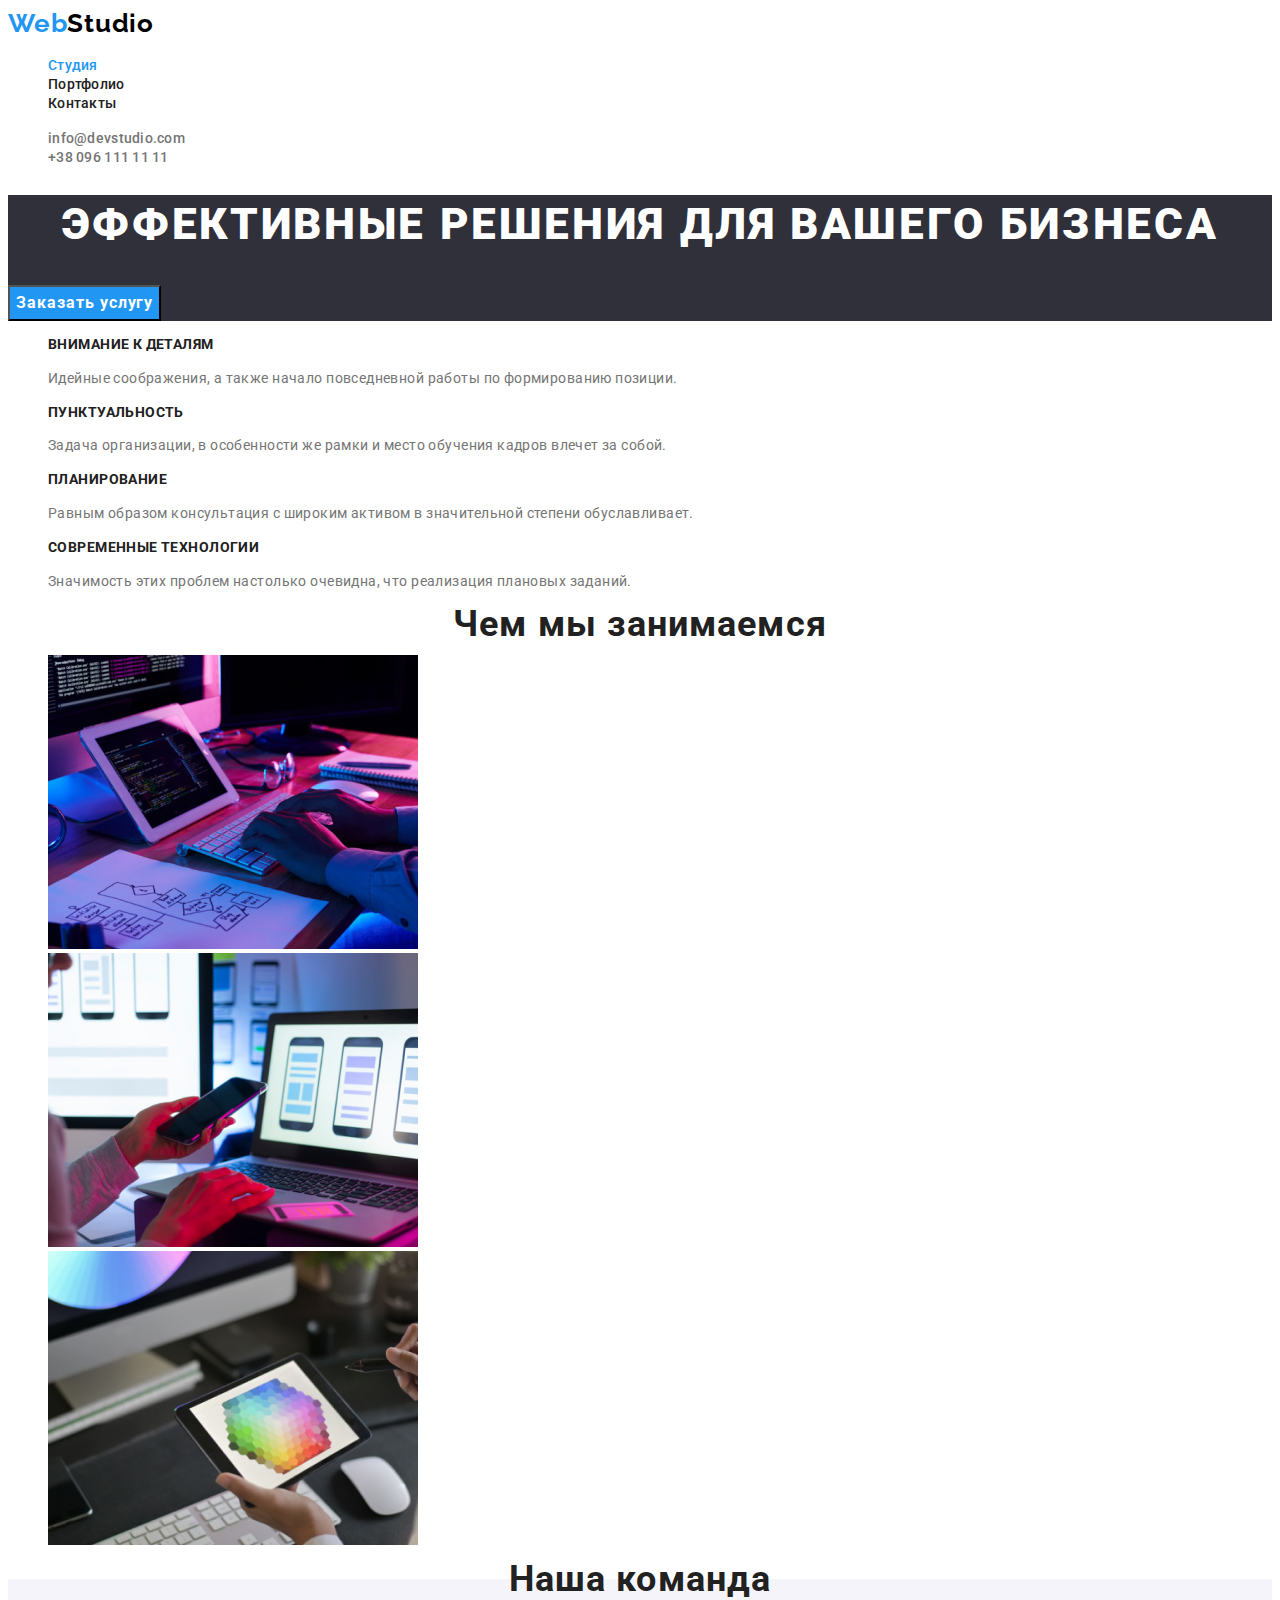
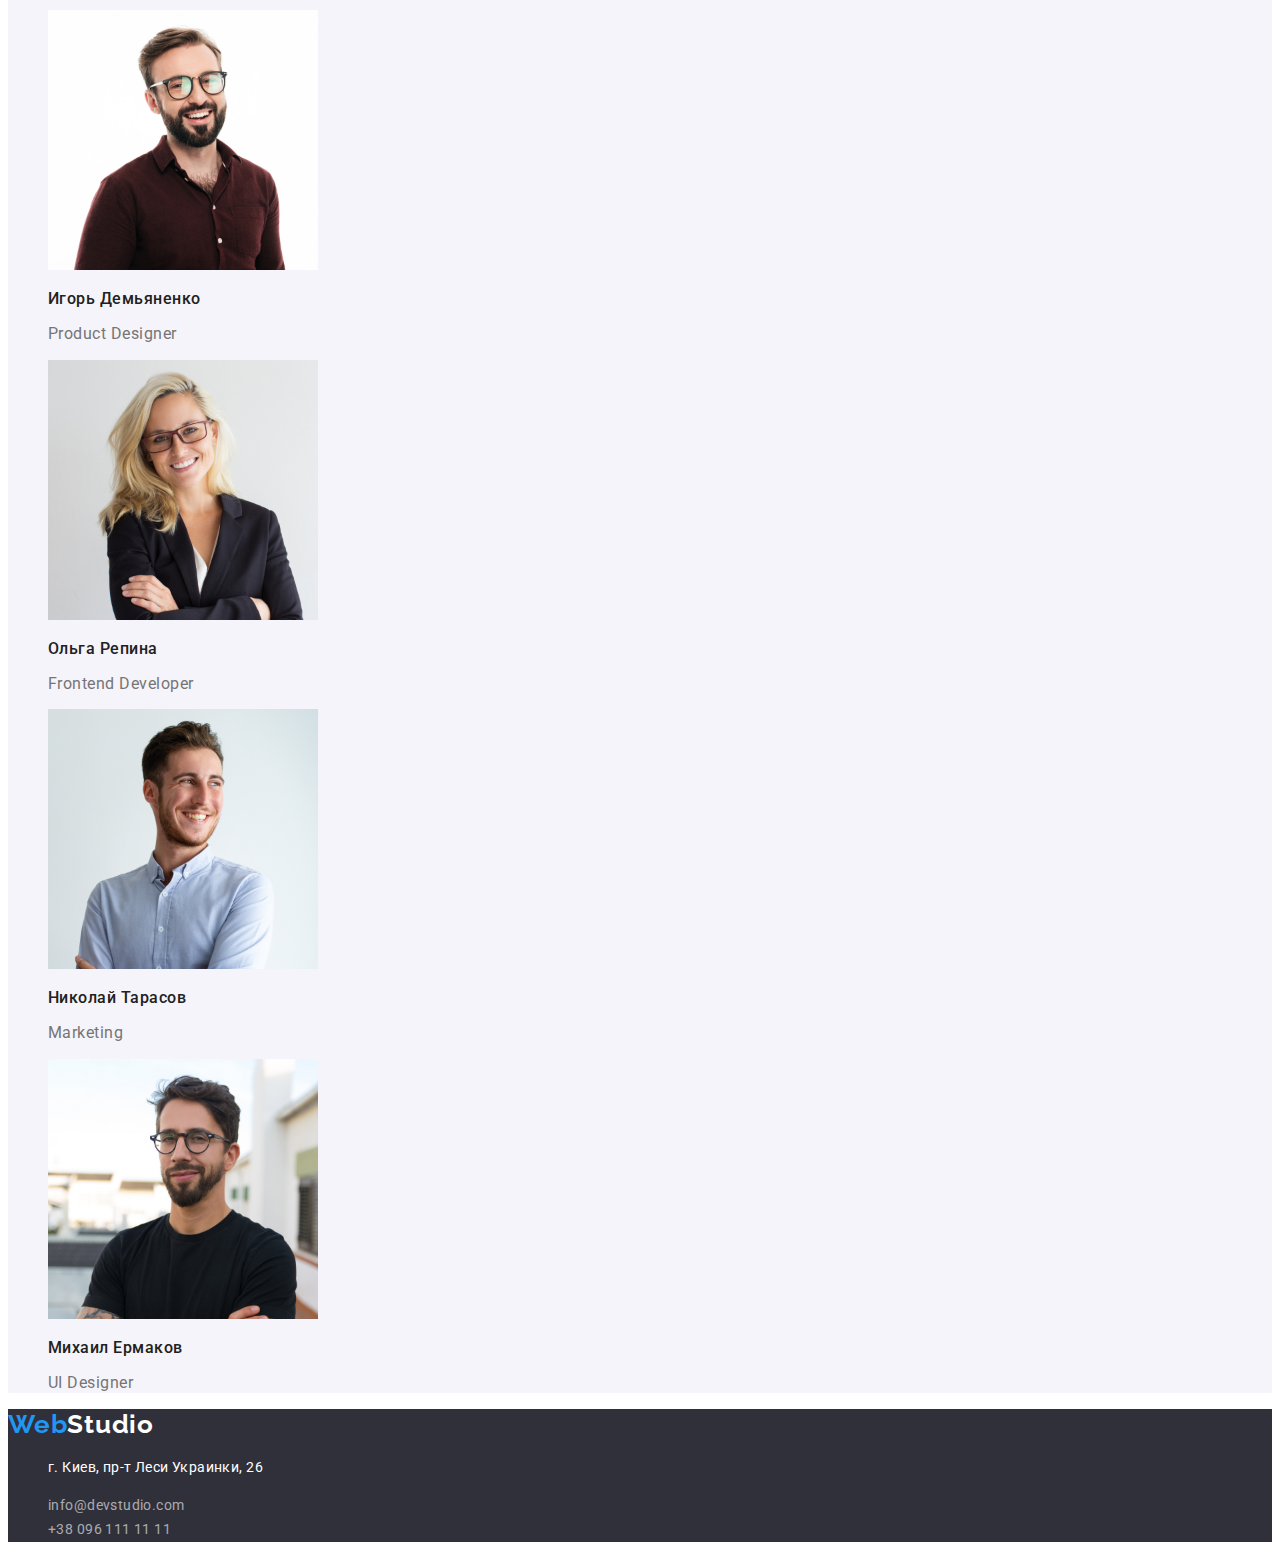
==== index.html @ d50bec98 "1" ====
<!DOCTYPE html>
<html lang="ru">
  <head>
    <meta charset="UTF-8" />
    <meta http-equiv="X-UA-Compatible" content="IE=edge" />
    <meta name="viewport" content="width=device-width, initial-scale=1.0" />
    <title lang="en">WebStudio</title>
    <link rel="preconnect" href="https://fonts.gstatic.com" />
    <link
      href="https://fonts.googleapis.com/css2?family=Raleway:wght@700&family=Roboto:wght@400;500;700&display=swap"
      rel="stylesheet"
    />
    <link
      rel="stylesheet"
      href="https://cdnjs.com/libraries/modern-normalize"
    />
    <link rel="stylesheet" href="./css/styles.css" />
  </head>
  <body class="body">
    <!--Верхняя линия-->
    <header class="header">
      <nav class="navigation">
        <a class="logo link" href=""><span class="web">Web</span>Studio</a>
        <ul class="navigation-list list">
          <li class="navigation-item">
            <a class="link current" href="">Студия</a>
          </li>
          <li class="navigation-item">
            <a class="link" href="./portfolio.html">Портфолио</a>
          </li>
          <li class="navigation-item">
            <a class="link" href="">Контакты</a>
          </li>
        </ul>
      </nav>
      <ul class="contacts list">
        <li>
          <a class="mail-link link" href="mailto:info@devstudio.com"
            >info@devstudio.com</a
          >
        </li>
        <li>
          <a class="tel-link link" href="tel:+380961111111"
            >+38 096 111 11 11</a
          >
        </li>
      </ul>
    </header>
    <main>
      <!-Шапка-->
      <section class="hero">
        <h1 class="title-hero">Эффективные решения для вашего бизнеса</h1>
        <button class="button" type="button">Заказать услугу</button>
      </section>
      <!--Особенности-->
      <section>
        <!-- <h2>Наши преимущества</h2> -->
        <ul class="description list">
          <li>
            <h3 class="tittle-description">Внимание к деталям</h3>
            <p class="description-item">
              Идейные соображения, а также начало повседневной работы по
              формированию позиции.
            </p>
          </li>
          <li>
            <h3 class="tittle-description">Пунктуальность</h3>
            <p class="description-item">
              Задача организации, в особенности же рамки и место обучения кадров
              влечет за собой.
            </p>
          </li>
          <li>
            <h3 class="tittle-description">Планирование</h3>
            <p class="description-item">
              Равным образом консультация с широким активом в значительной
              степени обуславливает.
            </p>
          </li>
          <li>
            <h3 class="tittle-description">Современные технологии</h3>
            <p class="description-item">
              Значимость этих проблем настолько очевидна, что реализация
              плановых заданий.
            </p>
          </li>
        </ul>
      </section>
      <!--чем мы занимаемся-->
      <section>
        <h2 class="about-us">Чем мы занимаемся</h2>
        <ul class="list">
          <li>
            <img
              src="./images/work/img-1.jpg"
              alt="человек пишет код"
              width="370"
              height="294"
            />
          </li>
          <li>
            <img
              src="./images/work/img-2.jpg"
              alt="монитор с таблицей"
              width="370"
              height="294"
            />
          </li>
          <li>
            <img
              src="./images/work/img-3.jpg"
              alt="человек держит градиент"
              width="370"
              height="294"
            />
          </li>
        </ul>
      </section>

      <!--наша команда-->
      <section class="section-team">
        <h2 class="our-team">Наша команда</h2>
        <ul class="list">
          <li>
            <img
              src="./images/team/igor.jpg"
              alt="фотография игоря"
              width="270"
              height="260"
            />
            <h3 class="name-team">Игорь Демьяненко</h3>
            <p class="profession" lang="en">Product Designer</p>
          </li>
          <li>
            <img
              src="./images/team/olga.jpg"
              alt="фотография оли"
              width="270"
              height="260"
            />
            <h3 class="name-team">Ольга Репина</h3>
            <p class="profession" lang="en">Frontend Developer</p>
          </li>
          <li>
            <img
              src="./images/team/nikolay.jpg"
              alt="фотография николая"
              width="270"
              height="260"
            />
            <h3 class="name-team">Николай Тарасов</h3>
            <p class="profession" lang="en">Marketing</p>
          </li>
          <li>
            <img
              src="./images/team/mishail.jpg"
              alt="фотография михаила"
              width="270"
              height="260"
            />
            <h3 class="name-team">Михаил Ермаков</h3>
            <p class="profession" lang="en">UI Designer</p>
          </li>
        </ul>
      </section>
    </main>
    <footer class="footer">
      <a class="logo-footer link" href=""
        ><span class="web-footer">Web</span>Studio</a
      >
      <address class="address">
        <ul class="list">
          <li>
            <p class="address-map">г. Киев, пр-т Леси Украинки, 26</p>
          </li>
          <li>
            <a class="address-link link" href="mailto:info@devstudio.com"
              >info@devstudio.com</a
            >
          </li>
          <li>
            <a class="address-link link" href="tel:+380961111111"
              >+38 096 111 11 11</a
            >
          </li>
        </ul>
      </address>
    </footer>
  </body>
</html>
---- css/styles.css ----
:root {
  --main-font: "Roboto", sans-serif;
  --logo-font: "Raleway", sans-serif;
  --logo-color: #2196f3;
  --title-color: #212121;
  --font-description: #757575;
  --body-background-color: #FFFFFF;
}

.link {
  text-decoration: none;
}

.list {
  list-style: none;
}

.address {
  font-style: normal;
}

.body {
  font-family: var(--main-font);
  background: var(--body-background-color);
}

/* --logo-- */
.logo {
  font-family: var(--logo-font);
  font-weight: 700;
  font-size: 26px;
  line-height: 1.19;
  letter-spacing: 0.03em;
  color: #000000;
}

.web {
  color: var(--logo-color);
}


.navigation-item .link {
  font-family: var(--main-font);
  font-weight: 500;
  font-size: 14px;
  line-height: 1.14;
  letter-spacing: 0.02em;

  color: var(--title-color);
}

.navigation-item .link:hover,
.navigation-item .link:focus {
  color: var(--logo-color);
  cursor: pointer;
}

.navigation-item .link.current{
  color: var(--logo-color);
}


.tel-link {
  font-family: var(--main-font);
  font-weight: 500;
  font-size: 14px;
  line-height: 1.14;
  letter-spacing: 0.02em;

  color: var(--font-description);
}

.mail-link {
  font-family: var(--main-font);
  font-weight: 500;
  font-size: 14px;
  line-height: 1.14;
  letter-spacing: 0.02em;

  color: var(--font-description);
}

.contacts .link:hover,
.contacts .link:focus {
  color: var(--logo-color);
  cursor: pointer;
}

/* --HERO-- */
.hero{
  background: #2f303a;
}

.title-hero {
  font-family: var(--main-font);
  font-weight: 900;
  font-size: 44px;
  line-height: 1.36;
  /* or 136% */

  text-align: center;
  letter-spacing: 0.06em;
  text-transform: uppercase;
   color: #ffffff;
}

.button {
  font-family: var(--main-font);
  font-weight: 700;
  font-size: 16px;
  line-height: 1.87;
  /* identical to box height, or 187% */
  display: flex;
  cursor: pointer;
  align-items: center;
  text-align: center;
  letter-spacing: 0.06em;
  background-color: var(--logo-color);
  color: #ffffff;
}
.button:hover,
.button:focus {
  background: #188ce8;
}

/* --Наши преемущества */

.description .tittle-description {
  font-family: var(--main-font);
  font-weight: 700;
  font-size: 14px;
  line-height: 1.14;
  letter-spacing: 0.03em;
  text-transform: uppercase;
  color: var(--title-color);
}

.description .description-item {
  font-family: var(--main-font);
  font-weight: 400;
  font-size: 14px;
  line-height: 1.71;
  /* or 171% */
  letter-spacing: 0.03em;
  color: var(--font-description);
}

/*-- про нас--  */

.section-team {
  background: #F5F4FA;
}

.about-us,
.our-team {
  font-family: var(--main-font);
  font-weight: 700;
  font-size: 36px;
  line-height: 1.16px;
  text-align: center;
  letter-spacing: 0.03em;
  color: var(--title-color);
}

.name-team {
  font-family: var(--main-font);
  font-weight: 500;
  font-size: 16px;
  line-height: 1.18;
  /* identical to box height */
  /* text-align: center; */
  letter-spacing: 0.03em;
  color: var(--title-color);
}

.profession {
font-family: var(--main-font)
font-weight: 400;
font-size: 16px;
line-height: 1.18;
/* identical to box height */
/*text-align: center; */
letter-spacing: 0.03em;
color: var(--font-description);
}

/* --footer-- */ 

.footer {
    background: #2F303A;
}

.logo-footer {
  font-family: var(--logo-font);
  font-weight: 700;
  font-size: 26px;
  line-height: 1.19;
  letter-spacing: 0.03em;
  color: #fff;
}

.web-footer {
  color: var(--logo-color);
}

.address-map {
font-family: var(--main-font)
font-weight: 400;
font-size: 14px;
line-height: 1.71;
/* or 171% */
letter-spacing: 0.03em;

color: #FFFFFF;
}


.address-link {
 font-family: var(--main-font)
font-weight: 400;
font-size: 14px;
line-height: 1.71;
/* or 171% */
letter-spacing: 0.03em;
color: rgba(255, 255, 255, 0.6);  
}

.address-link:hover,
.address-link:focus {
  color: var(--logo-color);
}

/*--- Portfolio --- */

.link li{
    list-style: none;
}

.portfolio-button {
font-family: var(--main-font);
font-weight: 500;
font-size: 16px;
line-height: 1.62;
/* identical to box height, or 162% */
text-align: center;
letter-spacing: 0.03em;
color: var(--title-color);
background: #F5F4FA;
 cursor: pointer;
}

.portfolio-button:hover,
.portfolio-button:focus {
  background: var(--logo-color);
  color: #ffffff;
}

.portfolio-filter h2{
font-family: var(--main-font);
font-weight: 700;
font-size: 18px;
line-height: 2;
/* identical to box height, or 200% */
letter-spacing: 0.06em;
color: var(--title-color);
}

.portfolio-filter p {
 font-family: Roboto;
font-style: normal;
font-weight: normal;
font-size: 16px;
line-height: 30px;
/* identical to box height, or 187% */

letter-spacing: 0.03em;
color: var(--font-description); 
}
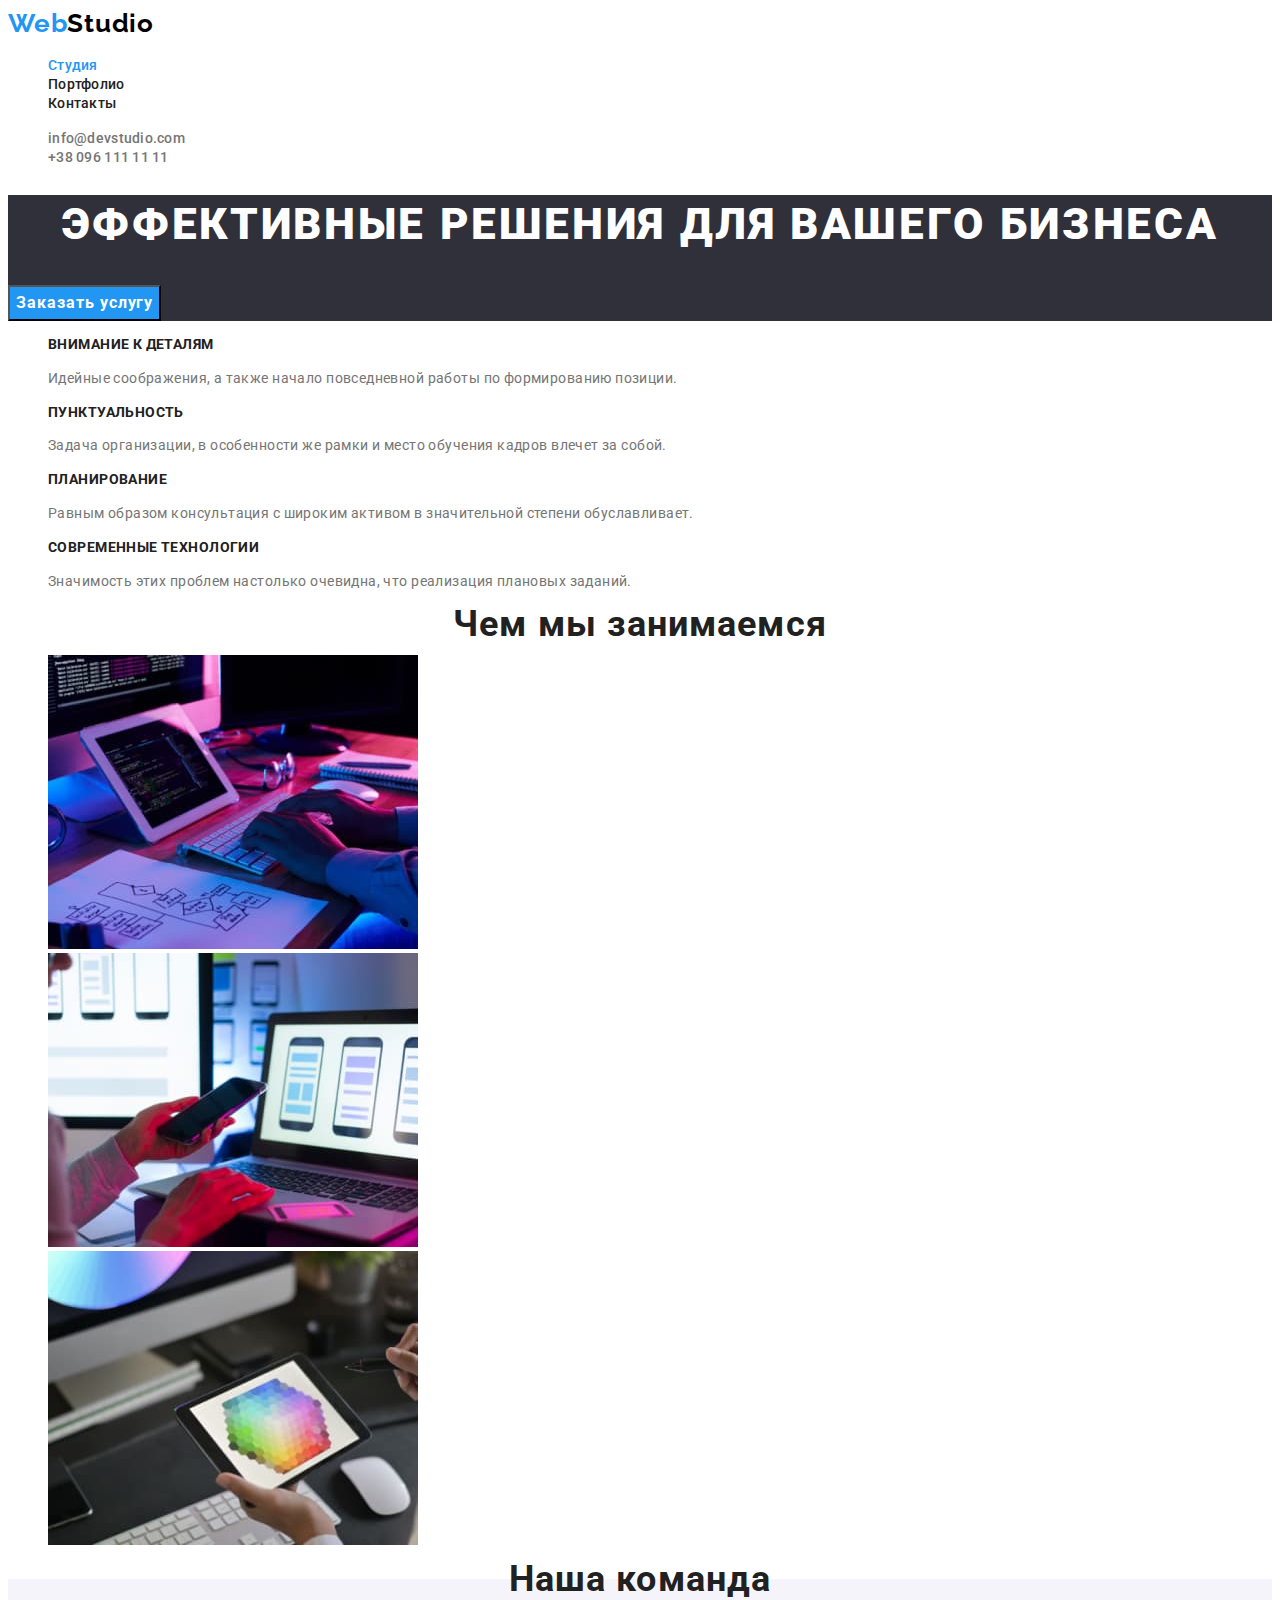
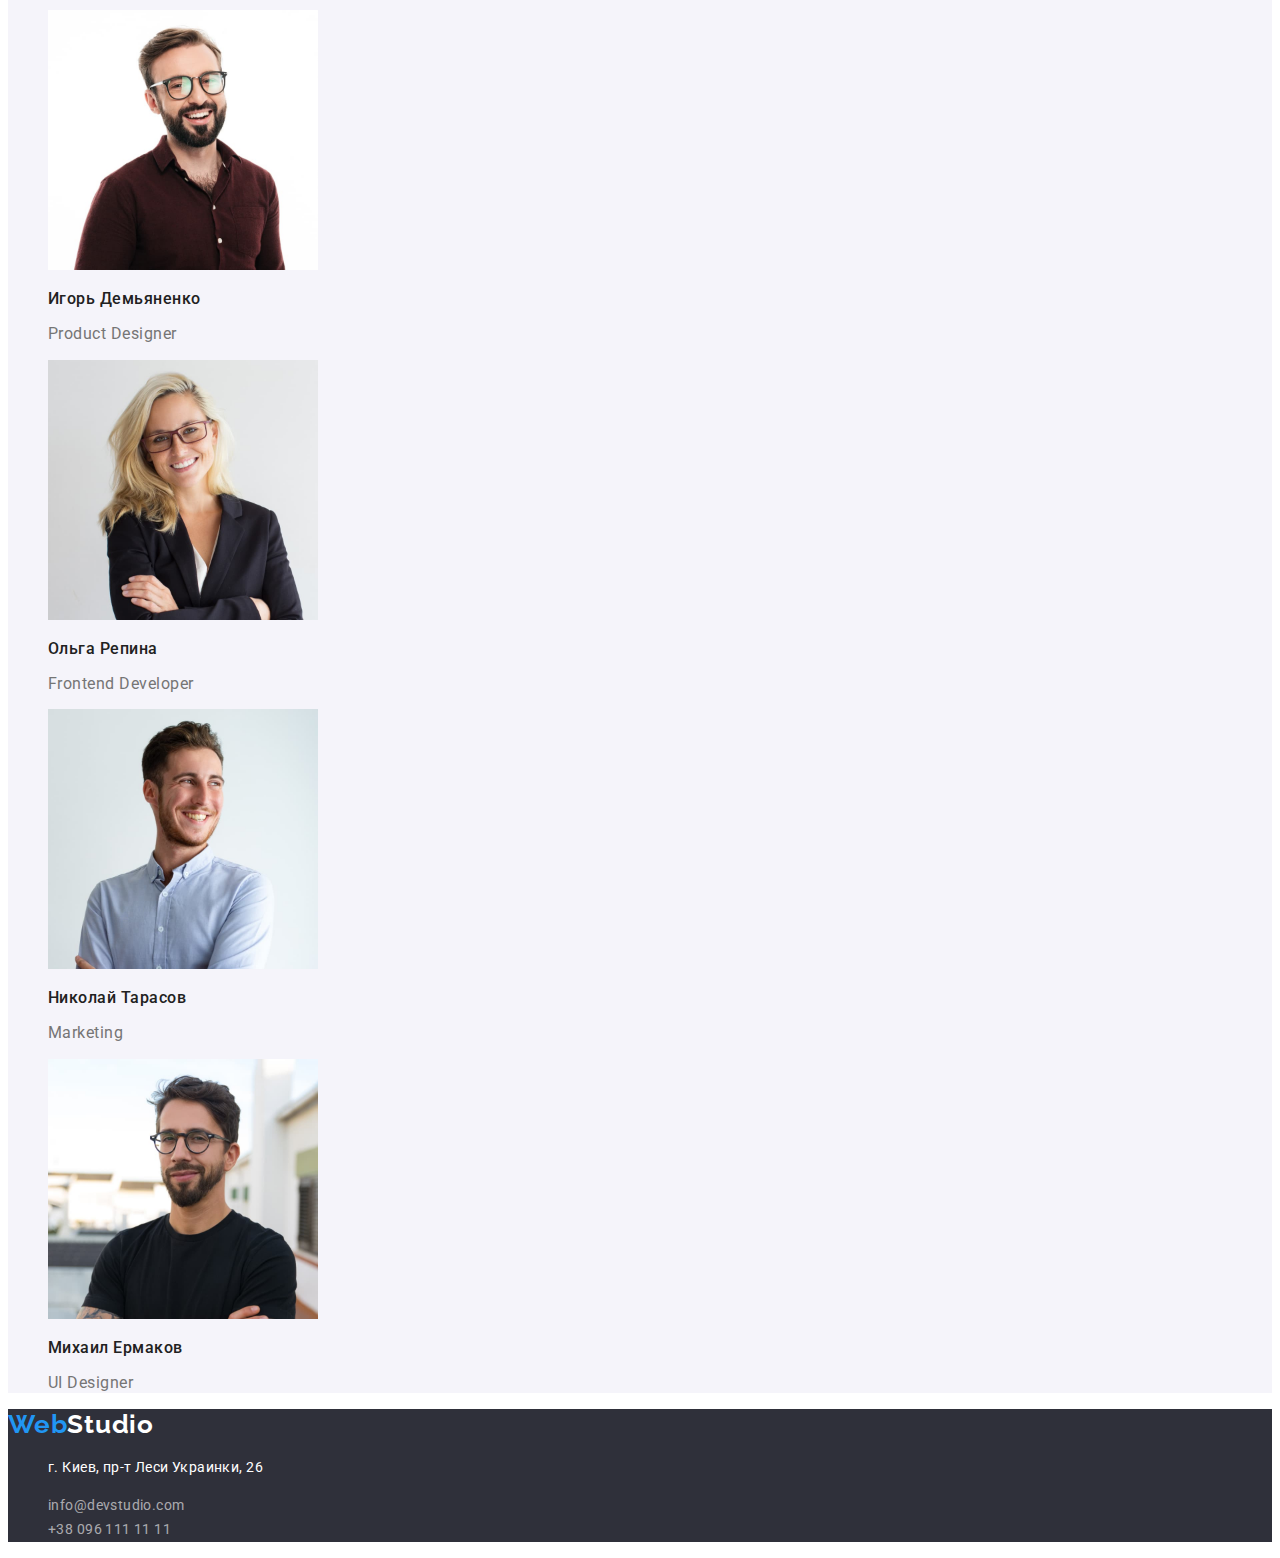
==== commit 2dc20bfe: "test photo" ====
--- a/index.html
+++ b/index.html
@@ -14,7 +14,7 @@
       rel="stylesheet"
       href="https://cdnjs.com/libraries/modern-normalize"
     />
-    <link rel="stylesheet" href="./css/styles.css" />
+    <link rel="stylesheet" href="css/styles.css">
   </head>
   <body class="body">
     <!--Верхняя линия-->
@@ -47,7 +47,7 @@
       </ul>
     </header>
     <main>
-      <!-Шапка-->
+      <!--Шапка-->
       <section class="hero">
         <h1 class="title-hero">Эффективные решения для вашего бизнеса</h1>
         <button class="button" type="button">Заказать услугу</button>
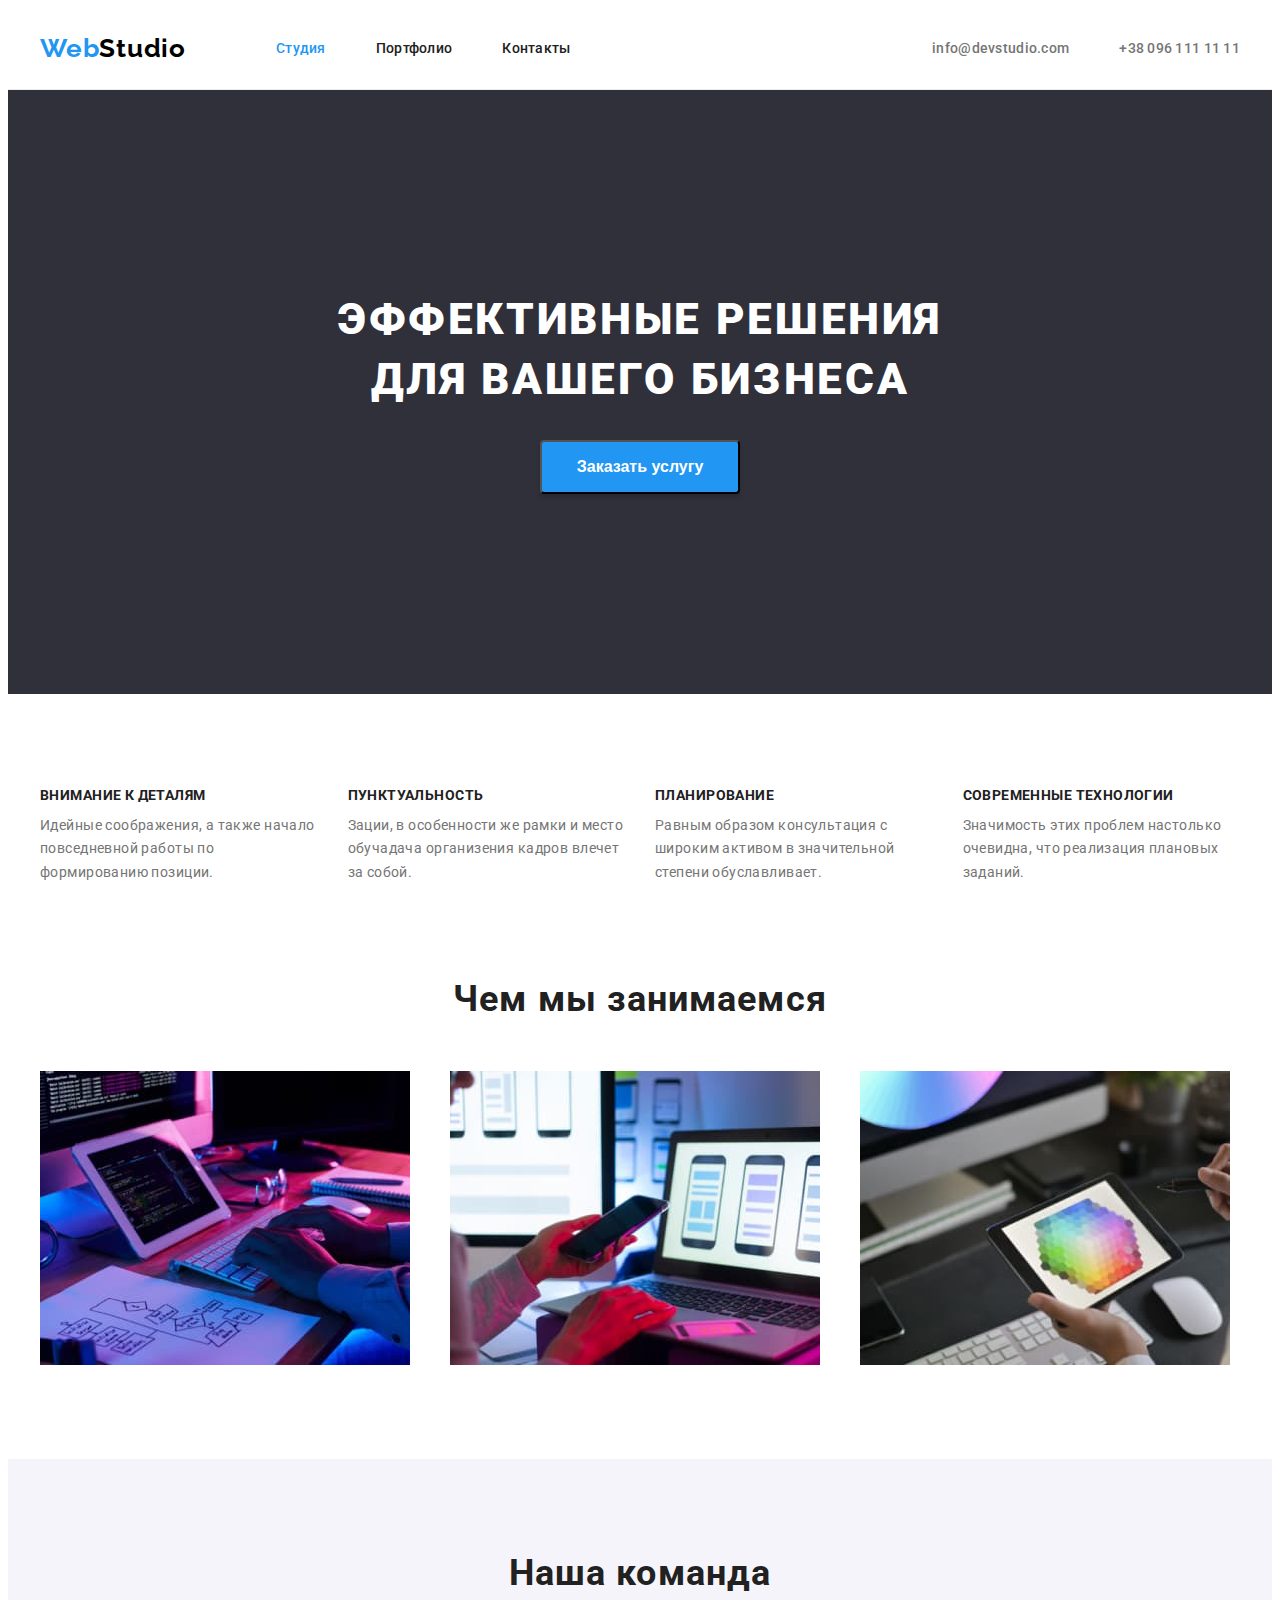
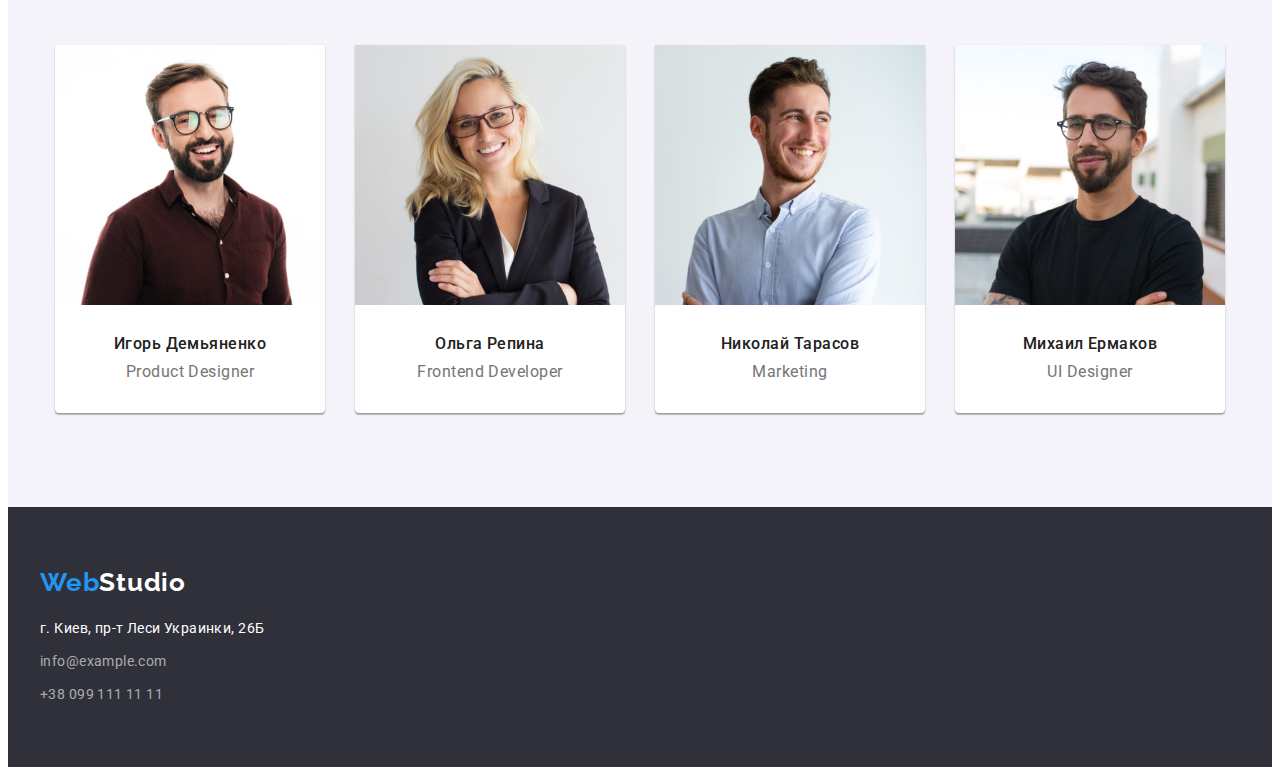
==== commit 431a378f: "2" ====
--- a/index.html
+++ b/index.html
@@ -1,190 +1,224 @@
 <!DOCTYPE html>
 <html lang="ru">
   <head>
-    <meta charset="UTF-8" />
-    <meta http-equiv="X-UA-Compatible" content="IE=edge" />
-    <meta name="viewport" content="width=device-width, initial-scale=1.0" />
-    <title lang="en">WebStudio</title>
-    <link rel="preconnect" href="https://fonts.gstatic.com" />
+    <meta charset="UTF-8"/>
+    <meta http-equiv="X-UA-Compatible" content="IE=edge"/>
+    <meta name="viewport" content="width=device-width, initial-scale=1.0"/>
+    <title>Cтудия</title>
+    <link rel="preconnect" href="https://fonts.gstatic.com"/>
     <link
-      href="https://fonts.googleapis.com/css2?family=Raleway:wght@700&family=Roboto:wght@400;500;700&display=swap"
+      href="https://fonts.googleapis.com/css2?family=Raleway:wght@700&family=Roboto:wght@400;500;700;900&display=swap"
       rel="stylesheet"
     />
     <link
       rel="stylesheet"
-      href="https://cdnjs.com/libraries/modern-normalize"
+      href="https://cdnjs.cloudflare.com/ajax/libs/modern-normalize/1.0.0/modern-normalize.css"
+      integrity="sha512-Zx6MlUMKSVJoQ+83OwhdILe8cSEsCzfqThJd7J/VA2UrK6Ctj85p+xzqfyuNXE5B1k25uUdmJ2OzItbBy9GHAQ=="
+      crossorigin="anonymous"
     />
-    <link rel="stylesheet" href="css/styles.css">
+    <link rel="stylesheet" href="./css/styles.css"/>
   </head>
-  <body class="body">
-    <!--Верхняя линия-->
+  <body>
     <header class="header">
-      <nav class="navigation">
-        <a class="logo link" href=""><span class="web">Web</span>Studio</a>
-        <ul class="navigation-list list">
-          <li class="navigation-item">
-            <a class="link current" href="">Студия</a>
-          </li>
-          <li class="navigation-item">
-            <a class="link" href="./portfolio.html">Портфолио</a>
-          </li>
-          <li class="navigation-item">
-            <a class="link" href="">Контакты</a>
-          </li>
-        </ul>
-      </nav>
-      <ul class="contacts list">
-        <li>
-          <a class="mail-link link" href="mailto:info@devstudio.com"
-            >info@devstudio.com</a
+      <!-- NAVIGATION MENU -->
+      <div class="container">
+        <nav class="nav">
+          <a class="logo link" href="./index.html" lang="en"
+            >Web<span class="logo-text-header">Studio</span></a
           >
-        </li>
-        <li>
-          <a class="tel-link link" href="tel:+380961111111"
-            >+38 096 111 11 11</a
-          >
-        </li>
-      </ul>
-    </header>
-    <main>
-      <!--Шапка-->
-      <section class="hero">
-        <h1 class="title-hero">Эффективные решения для вашего бизнеса</h1>
-        <button class="button" type="button">Заказать услугу</button>
-      </section>
-      <!--Особенности-->
-      <section>
-        <!-- <h2>Наши преимущества</h2> -->
-        <ul class="description list">
-          <li>
-            <h3 class="tittle-description">Внимание к деталям</h3>
-            <p class="description-item">
-              Идейные соображения, а также начало повседневной работы по
-              формированию позиции.
-            </p>
-          </li>
-          <li>
-            <h3 class="tittle-description">Пунктуальность</h3>
-            <p class="description-item">
-              Задача организации, в особенности же рамки и место обучения кадров
-              влечет за собой.
-            </p>
-          </li>
-          <li>
-            <h3 class="tittle-description">Планирование</h3>
-            <p class="description-item">
-              Равным образом консультация с широким активом в значительной
-              степени обуславливает.
-            </p>
-          </li>
-          <li>
-            <h3 class="tittle-description">Современные технологии</h3>
-            <p class="description-item">
-              Значимость этих проблем настолько очевидна, что реализация
-              плановых заданий.
-            </p>
-          </li>
-        </ul>
-      </section>
-      <!--чем мы занимаемся-->
-      <section>
-        <h2 class="about-us">Чем мы занимаемся</h2>
-        <ul class="list">
-          <li>
-            <img
-              src="./images/work/img-1.jpg"
-              alt="человек пишет код"
-              width="370"
-              height="294"
-            />
-          </li>
-          <li>
-            <img
-              src="./images/work/img-2.jpg"
-              alt="монитор с таблицей"
-              width="370"
-              height="294"
-            />
-          </li>
-          <li>
-            <img
-              src="./images/work/img-3.jpg"
-              alt="человек держит градиент"
-              width="370"
-              height="294"
-            />
-          </li>
-        </ul>
-      </section>
-
-      <!--наша команда-->
-      <section class="section-team">
-        <h2 class="our-team">Наша команда</h2>
-        <ul class="list">
-          <li>
-            <img
-              src="./images/team/igor.jpg"
-              alt="фотография игоря"
-              width="270"
-              height="260"
-            />
-            <h3 class="name-team">Игорь Демьяненко</h3>
-            <p class="profession" lang="en">Product Designer</p>
-          </li>
-          <li>
-            <img
-              src="./images/team/olga.jpg"
-              alt="фотография оли"
-              width="270"
-              height="260"
-            />
-            <h3 class="name-team">Ольга Репина</h3>
-            <p class="profession" lang="en">Frontend Developer</p>
-          </li>
-          <li>
-            <img
-              src="./images/team/nikolay.jpg"
-              alt="фотография николая"
-              width="270"
-              height="260"
-            />
-            <h3 class="name-team">Николай Тарасов</h3>
-            <p class="profession" lang="en">Marketing</p>
-          </li>
-          <li>
-            <img
-              src="./images/team/mishail.jpg"
-              alt="фотография михаила"
-              width="270"
-              height="260"
-            />
-            <h3 class="name-team">Михаил Ермаков</h3>
-            <p class="profession" lang="en">UI Designer</p>
-          </li>
-        </ul>
-      </section>
-    </main>
-    <footer class="footer">
-      <a class="logo-footer link" href=""
-        ><span class="web-footer">Web</span>Studio</a
-      >
-      <address class="address">
-        <ul class="list">
-          <li>
-            <p class="address-map">г. Киев, пр-т Леси Украинки, 26</p>
-          </li>
-          <li>
-            <a class="address-link link" href="mailto:info@devstudio.com"
+          <ul class="nav-list list">
+            <li class="nav-list-item">
+              <a class="nav-link link current" href="./index.html">Студия</a>
+            </li>
+            <li class="nav-list-item">
+              <a class="nav-link link" href="./portfolio.html">Портфолио</a>
+            </li>
+            <li class="nav-list-item">
+              <a class="nav-link link" href="">Контакты</a>
+            </li>
+          </ul>
+        </nav>
+        <ul class="contacts-header-list list">
+          <li class="header-contacts">
+            <a
+              class="header-mail-link link"
+              href="mailto:info@devstudio.com"
+              lang="en"
               >info@devstudio.com</a
             >
           </li>
-          <li>
-            <a class="address-link link" href="tel:+380961111111"
+          <li class="header-contacts">
+            <a class="header-phone-link link" href="tel:+380961111111"
               >+38 096 111 11 11</a
             >
           </li>
         </ul>
-      </address>
+      </div>
+    </header>
+    <main>
+      <!-- HERO -->
+      <section class="hero">
+        <div class="container">
+          <h1 class="hero-title">Эффективные решения для вашего бизнеса</h1>
+          <button class="modal-button" type="button">
+            <span class="modal-button-text">Заказать услугу</span>
+          </button>
+        </div>
+      </section>
+      <!-- FEATURES -->
+      <section class="features">
+        <div class="container">
+          <h2 class="visually-hidden">Особенности</h2>
+          <ul class="features-list list">
+            <li class="features-item">
+              <h3 class="features-item-title">Внимание к деталям</h3>
+              <p class="features-item-description">
+                Идейные соображения, а также начало повседневной работы по
+                формированию позиции.
+              </p>
+            </li>
+            <li class="features-item">
+              <h3 class="features-item-title">Пунктуальность</h3>
+              <p class="features-item-description">
+                Зации, в особенности же рамки и место обучадача организения
+                кадров влечет за собой.
+              </p>
+            </li>
+            <li class="features-item">
+              <h3 class="features-item-title">Планирование</h3>
+              <p class="features-item-description">
+                Равным образом консультация с широким активом в значительной
+                степени обуславливает.
+              </p>
+            </li>
+            <li class="features-item">
+              <h3 class="features-item-title">Современные технологии</h3>
+              <p class="features-item-description">
+                Значимость этих проблем настолько очевидна, что реализация
+                плановых заданий.
+              </p>
+            </li>
+          </ul>
+        </div>
+      </section>
+      <!-- WHAT ARE WE DOING -->
+      <section class="we-doing">
+        <div class="container">
+          <h2 class="we-doing-title">Чем мы занимаемся</h2>
+          <ul class="we-doing-list list">
+            <li class="we-doing-list-item">
+              <img
+                class="we-doing-img1"
+                src="./images/work/img-1.jpg"
+                alt="Программист работает за столом"
+                width="370"
+                height="294"
+              />
+            </li>
+            <li class="we-doing-list-item">
+              <img
+                class="we-doing-img2"
+                src="./images/work/img-2.jpg"
+                alt="Веб-дизайнер создает рабочий интерфейс"
+                width="370"
+                height="294"
+              />
+            </li>
+            <li class="we-doing-list-item">
+              <img
+                class="we-doing-img3"
+                src="./images/work/img-3.jpg"
+                alt="Художник выбирает цвет"
+                width="370"
+                height="294"
+              />
+            </li>
+          </ul>
+        </div>
+      </section>
+      <!-- OUR TEAM -->
+      <section class="team">
+        <div class="container">
+          <h2 class="team-title">Наша команда</h2>
+          <ul class="team-list list">
+            <li class="team-item1">
+              <img
+                src="./images/team/igor.jpg"
+                alt="Дизайнер продукта"
+                width="270"
+                height="260"
+              />
+              <div class="team-item-content-wrapper">
+                <h3 class="team-item-title">Игорь Демьяненко</h3>
+                <p class="team-item-position" lang="en">Product Designer</p>
+              </div>
+            </li>
+            <li class="team-item2">
+              <img
+                src="./images/team/olga.jpg"
+                alt="Фронтенд разработчик"
+                width="270"
+                height="260"
+              />
+              <div class="team-item-content-wrapper">
+                <h3 class="team-item-title">Ольга Репина</h3>
+                <p class="team-item-position" lang="en">Frontend Developer</p>
+              </div>
+            </li>
+            <li class="team-item3">
+              <img
+                src="./images/team/nikolay.jpg"
+                alt="Маркетолог"
+                width="270"
+                height="260"
+              />
+              <div class="team-item-content-wrapper">
+                <h3 class="team-item-title">Николай Тарасов</h3>
+                <p class="team-item-position" lang="">Marketing</p>
+              </div>
+            </li>
+            <li class="team-item4">
+              <img
+                src="./images/team/mishail.jpg"
+                alt="Дизайнер пользовательского интерфейса"
+                width="270"
+                height="260"
+              />
+              <div class="team-item-content-wrapper">
+                <h3 class="team-item-title">Михаил Ермаков</h3>
+                <p class="team-item-position" lang="en">UI Designer</p>
+              </div>
+            </li>
+          </ul>
+        </div>
+      </section>
+    </main>
+    <footer class="footer">
+      <!-- CONTACT -->
+      <div class="container">
+        <a class="logo-footer link" href="./index.html" lang="en"
+          >Web<span class="logo-text-footer">Studio</span></a
+        >
+        <address class="address">
+          <p class="address-info">г. Киев, пр-т Леси Украинки, 26Б</p>
+          <ul class="footer-contacts-list list">
+            <li class="footer-mail">
+              <a
+                class="footer-mail-link link"
+                href="mailto:info@example.com"
+                lang="en"
+                >info@example.com</a
+              >
+            </li>
+            <li class="footer-phone">
+              <a class="footer-phone-link link" href="tel:+380991111111"
+                >+38 099 111 11 11</a
+              >
+            </li>
+          </ul>
+        </address>
+      </div>
     </footer>
   </body>
 </html>
+
--- a/css/styles.css
+++ b/css/styles.css
@@ -1,10 +1,25 @@
 :root {
   --main-font: "Roboto", sans-serif;
-  --logo-font: "Raleway", sans-serif;
-  --logo-color: #2196f3;
-  --title-color: #212121;
-  --font-description: #757575;
-  --body-background-color: #FFFFFF;
+}
+
+h1,
+h2,
+h3,
+h4,
+h5,
+h6,
+p {
+  margin: 0;
+}
+
+ul {
+  margin: 0;
+  padding: 0;
+}
+
+img {
+  display: block;
+  max-width: 100%;
 }
 
 .link {
@@ -19,260 +34,620 @@
   font-style: normal;
 }
 
-.body {
-  font-family: var(--main-font);
-  background: var(--body-background-color);
-}
-
-/* --logo-- */
+/* =============== HEADER ===============  */
+
+.header {
+  padding-top: 25px;
+  padding-bottom: 25px;
+  border-bottom: 1px solid #ececec;
+}
+
+.header .container {
+  width: 1200px;
+  /* height: 80px; */
+  margin: 0 auto;
+  padding-left: 15px;
+  padding-right: 15px;
+
+  display: flex;
+  align-items: center;
+}
+
+.nav {
+  display: flex;
+  align-items: center;
+}
+
 .logo {
-  font-family: var(--logo-font);
-  font-weight: 700;
+  font-family: "Raleway", sans-serif;
+  font-weight: bold;
   font-size: 26px;
   line-height: 1.19;
   letter-spacing: 0.03em;
-  color: #000000;
-}
-
-.web {
-  color: var(--logo-color);
-}
-
-
-.navigation-item .link {
+  margin-right: 90px;
+
+  color: #2196f3;
+}
+
+.logo-text-header {
+  color: black;
+}
+
+.nav-list .link.current {
+  color: #2196f3;
+}
+
+.nav-list {
+  display: flex;
+  align-items: center;
+}
+
+.nav-list-item:not(:last-child) {
+  margin-right: 50px;
+}
+
+.nav-link {
   font-family: var(--main-font);
   font-weight: 500;
   font-size: 14px;
   line-height: 1.14;
   letter-spacing: 0.02em;
 
-  color: var(--title-color);
-}
-
-.navigation-item .link:hover,
-.navigation-item .link:focus {
-  color: var(--logo-color);
-  cursor: pointer;
-}
-
-.navigation-item .link.current{
-  color: var(--logo-color);
-}
-
-
-.tel-link {
+  color: #212121;
+}
+
+.nav-link:hover,
+.nav-link:focus {
+  color: #2196f3;
+}
+.header-contacts {
+  margin-left: 50px;
+}
+
+.header-mail-link {
   font-family: var(--main-font);
   font-weight: 500;
   font-size: 14px;
   line-height: 1.14;
   letter-spacing: 0.02em;
-
-  color: var(--font-description);
-}
-
-.mail-link {
+  color: #757575;
+}
+
+.contacts-header-list {
+  display: flex;
+  align-items: center;
+  margin-left: auto;
+}
+
+.header-mail-link:hover,
+.header-mail-link:focus {
+  color: #2196f3;
+}
+
+.header-phone-link {
   font-family: var(--main-font);
   font-weight: 500;
   font-size: 14px;
   line-height: 1.14;
   letter-spacing: 0.02em;
 
-  color: var(--font-description);
-}
-
-.contacts .link:hover,
-.contacts .link:focus {
-  color: var(--logo-color);
-  cursor: pointer;
-}
-
-/* --HERO-- */
-.hero{
-  background: #2f303a;
-}
-
-.title-hero {
+  color: #757575;
+}
+
+.header-phone-link:hover,
+.header-phone-link:focus {
+  color: #2196f3;
+}
+
+/* ============== END HEADER ============== */
+
+/* ============== HERO ================= */
+
+.hero {
+  background-color: #2f303a;
+  padding-top: 200px;
+  padding-bottom: 200px;
+}
+
+.hero .container {
+  width: 1200px;
+  /* height: 600px; */
+  margin: 0 auto;
+  padding-left: 15px;
+  padding-right: 15px;
+
+  display: flex;
+  align-items: center;
+  flex-direction: column;
+}
+
+.hero-title {
   font-family: var(--main-font);
   font-weight: 900;
   font-size: 44px;
   line-height: 1.36;
-  /* or 136% */
 
   text-align: center;
   letter-spacing: 0.06em;
   text-transform: uppercase;
-   color: #ffffff;
-}
-
-.button {
-  font-family: var(--main-font);
-  font-weight: 700;
+
+  max-width: 696px;
+  margin: auto;
+  margin-bottom: 30px;
+
+  color: #ffffff;
+}
+
+.modal-button {
+  min-width: 200px;
+  padding: 10px 32px;
+  background: #2196f3;
+  box-shadow: 0px 4px 4px rgba(0, 0, 0, 0.15);
+  border-radius: 4px;
+  cursor: pointer;
+}
+
+.modal-button:hover,
+.modal-button:focus {
+  background: #188ce8;
+}
+
+.modal-button-text {
+  font-family: inherit;
+  font-weight: bold;
   font-size: 16px;
-  line-height: 1.87;
-  /* identical to box height, or 187% */
-  display: flex;
-  cursor: pointer;
-  align-items: center;
+  line-height: 1.88;
+
+  color: #ffffff;
+}
+
+/* =============== END HERO ================ */
+
+/* =============== FEATURES ================ */
+
+.features {
+  padding-top: 94px;
+  padding-bottom: 94px;
+}
+
+.features .container {
+  width: 1200px;
+  /* height: 100px; */
+  margin: 0 auto;
+  padding-left: 15px;
+  padding-right: 15px;
+}
+
+.features-list {
+  display: flex;
+  align-items: center;
+
+  margin-left: -30px;
+  margin-top: -30px;
+}
+
+.features-item-title {
+  font-family: var(--main-font);
+  font-weight: bold;
+  font-size: 14px;
+  line-height: 1.14;
+  letter-spacing: 0.03em;
+  text-transform: uppercase;
+  margin-bottom: 10px;
+
+  color: #212121;
+}
+
+.features-item-description {
+  font-family: var(--main-font);
+  font-weight: normal;
+  font-size: 14px;
+  line-height: 1.7;
+
+  letter-spacing: 0.03em;
+
+  color: #757575;
+}
+
+.features-item {
+  flex-basis: calc(100% / 4 - 30px);
+  margin-left: 30px;
+  margin-top: 30px;
+}
+
+/* ============= END FEATURES ============== */
+
+/* ========== WHAT WE ARE DOING ============ */
+
+.we-doing {
+  padding-bottom: 94px;
+}
+
+.we-doing .container {
+  width: 1200px;
+  /* height: 386px; */
+  margin: 0 auto;
+  padding-left: 15px;
+  padding-right: 15px;
+}
+
+.we-doing-title {
+  font-family: var(--main-font);
+  font-weight: bold;
+  font-size: 36px;
+  line-height: 1.16;
   text-align: center;
-  letter-spacing: 0.06em;
-  background-color: var(--logo-color);
-  color: #ffffff;
-}
-.button:hover,
-.button:focus {
-  background: #188ce8;
-}
-
-/* --Наши преемущества */
-
-.description .tittle-description {
-  font-family: var(--main-font);
-  font-weight: 700;
-  font-size: 14px;
-  line-height: 1.14;
-  letter-spacing: 0.03em;
-  text-transform: uppercase;
-  color: var(--title-color);
-}
-
-.description .description-item {
-  font-family: var(--main-font);
-  font-weight: 400;
-  font-size: 14px;
-  line-height: 1.71;
-  /* or 171% */
-  letter-spacing: 0.03em;
-  color: var(--font-description);
-}
-
-/*-- про нас--  */
-
-.section-team {
-  background: #F5F4FA;
-}
-
-.about-us,
-.our-team {
-  font-family: var(--main-font);
-  font-weight: 700;
+  letter-spacing: 0.03em;
+
+  margin-bottom: 50px;
+
+  color: #212121;
+}
+
+.we-doing-list {
+  display: flex;
+  align-items: center;
+  /* justify-content: space-between; */
+  margin-left: -30px;
+  margin-top: -30px;
+}
+
+.we-doing-list-item {
+  flex-basis: calc(100% / 3 - 30px);
+  margin-left: 30px;
+  margin-top: 30px;
+}
+
+
+/* ========= END WHAT WE ARE DOING ========= */
+
+/* =============== TEAM ================= */
+
+.team {
+  background-color: #f5f4fa;
+  padding-top: 94px;
+  padding-bottom: 94px;
+}
+
+.team .container {
+  width: 1200px;
+  /* height: 648px; */
+  margin: 0 auto;
+  padding-left: 15px;
+  padding-right: 15px;
+
+  display: flex;
+  align-items: center;
+  flex-direction: column;
+}
+
+.team-title {
+  font-family: var(--main-font);
+  font-weight: bold;
   font-size: 36px;
-  line-height: 1.16px;
+  line-height: 1.16;
   text-align: center;
   letter-spacing: 0.03em;
-  color: var(--title-color);
-}
-
-.name-team {
+  margin-bottom: 50px;
+
+  color: #212121;
+}
+
+.team-list {
+  display: flex;
+  /* justify-content: space-between; */
+  margin-left: -30px;
+  margin-top: -30px;
+}
+
+.team-item1 {
+  width: 270px;
+  height: 368px;
+  left: 215px;
+  top: 1635px;
+
+  background: #ffffff;
+
+  box-shadow: 0px 1px 3px rgba(0, 0, 0, 0.12), 0px 1px 1px rgba(0, 0, 0, 0.14),
+    0px 2px 1px rgba(0, 0, 0, 0.2);
+  border-radius: 0px 0px 4px 4px;
+
+  flex-basis: calc(100% / 4 - 30px);
+  margin-left: 30px;
+  margin-top: 30px;
+}
+
+.team-item2 {
+  width: 270px;
+  height: 368px;
+  left: 815px;
+  top: 1635px;
+
+  background: #ffffff;
+
+  box-shadow: 0px 1px 3px rgba(0, 0, 0, 0.12), 0px 1px 1px rgba(0, 0, 0, 0.14),
+    0px 2px 1px rgba(0, 0, 0, 0.2);
+  border-radius: 0px 0px 4px 4px;
+
+  flex-basis: calc(100% / 4 - 30px);
+  margin-left: 30px;
+  margin-top: 30px;
+}
+
+.team-item3 {
+  width: 270px;
+  height: 368px;
+  left: 815px;
+  top: 1635px;
+
+  background: #ffffff;
+
+  box-shadow: 0px 1px 3px rgba(0, 0, 0, 0.12), 0px 1px 1px rgba(0, 0, 0, 0.14),
+    0px 2px 1px rgba(0, 0, 0, 0.2);
+  border-radius: 0px 0px 4px 4px;
+
+  flex-basis: calc(100% / 4 - 30px);
+  margin-left: 30px;
+  margin-top: 30px;
+}
+
+.team-item4 {
+  width: 270px;
+  height: 368px;
+  left: 815px;
+  top: 1635px;
+
+  background: #ffffff;
+
+  box-shadow: 0px 1px 3px rgba(0, 0, 0, 0.12), 0px 1px 1px rgba(0, 0, 0, 0.14),
+    0px 2px 1px rgba(0, 0, 0, 0.2);
+  border-radius: 0px 0px 4px 4px;
+
+  flex-basis: calc(100% / 4 - 30px);
+  margin-left: 30px;
+  margin-top: 30px;
+}
+
+
+
+.team-item-title {
   font-family: var(--main-font);
   font-weight: 500;
   font-size: 16px;
   line-height: 1.18;
-  /* identical to box height */
-  /* text-align: center; */
-  letter-spacing: 0.03em;
-  color: var(--title-color);
-}
-
-.profession {
-font-family: var(--main-font)
-font-weight: 400;
-font-size: 16px;
-line-height: 1.18;
-/* identical to box height */
-/*text-align: center; */
-letter-spacing: 0.03em;
-color: var(--font-description);
-}
-
-/* --footer-- */ 
+
+  text-align: center;
+  letter-spacing: 0.03em;
+
+  margin-bottom: 10px;
+
+  color: #212121;
+}
+
+.team-item-position {
+  font-family: var(--main-font);
+  font-weight: normal;
+  font-size: 16px;
+  line-height: 1.18;
+
+  text-align: center;
+  letter-spacing: 0.03em;
+
+  color: #757575;
+}
+
+.team-item-content-wrapper {
+  padding-top: 30px;
+  padding-bottom: 30px;
+}
+
+/* =============== END TEAM =============== */
+
+/* ============== PORTFOLIO =============== */
+
+.portfolio {
+  padding-top: 94px;
+  padding-bottom: 94px;
+}
+
+/* =========== PORFOLIO BUTTONS =========== */
+
+.filter-set {
+  display: flex;
+  justify-content: center;
+  align-items: center;
+
+  margin-bottom: 50px;
+}
+
+.filter-item:not(:last-child) {
+  margin-right: 10px;
+}
+
+.filter-item-button {
+  background: #f5f4fa;
+  border-radius: 4px;
+  cursor: pointer;
+
+  font-family: inherit;
+  font-weight: 500;
+  font-size: 16px;
+  line-height: 1.62;
+
+  text-align: center;
+  letter-spacing: 0.03em;
+
+  color: #212121;
+
+  border: 1px solid #fff;
+
+  padding: 6px 22px;
+}
+
+.filter-item-button:hover,
+.filter-item-button:focus {
+  background-color: #2196f3;
+  color: #ffffff;
+}
+
+.filter-item-text {
+}
+
+/* ============ PORTFOLIO CARDS ============ */
+.visually-hidden {
+  position: absolute;
+  width: 1px;
+  height: 1px;
+  margin: -1px;
+  border: 0;
+  padding: 0;
+
+  white-space: nowrap;
+  clip-path: inset(100%);
+  clip: rect(0 0 0 0);
+  overflow: hidden;
+}
+
+.portfolio .container {
+  width: 1200px;
+  margin: 0 auto;
+  padding-left: 15px;
+  padding-right: 15px;
+}
+
+.card-set {
+  display: flex;
+  flex-wrap: wrap;
+
+  margin-left: -30px;
+  margin-top: -30px;
+}
+
+.card-set > .card-set-item {
+  flex-basis: calc(100% / 3 - 30px);
+
+  margin-left: 30px;
+  margin-top: 30px;
+}
+
+.card-heading {
+  font-family: var(--main-font);
+  font-weight: bold;
+  font-size: 18px;
+  line-height: 2;
+
+  letter-spacing: 0.06em;
+
+  color: #212121;
+}
+
+.card-text {
+  font-family: var(--main-font);
+  font-weight: normal;
+  font-size: 16px;
+  line-height: 1.87;
+
+  letter-spacing: 0.03em;
+
+  color: #757575;
+}
+
+.card-content {
+  background: #ffffff;
+  border: 1px solid #eeeeee;
+  box-sizing: border-box;
+  border-top: none;
+  padding: 20px 24px;
+}
+
+.card-text {
+  margin-top: 5px;
+}
+
+/* =========== END PORTFOLIO ============ */
+
+/* ============== FOOTER ================ */
 
 .footer {
-    background: #2F303A;
-}
-
+  background: #2f303a;
+  padding-top: 60px;
+  padding-bottom: 60px;
+}
+
+.footer .container {
+  width: 1200px;
+  /* height: 250px; */
+  margin: 0 auto;
+  padding-left: 15px;
+  padding-right: 15px;
+}
 .logo-footer {
-  font-family: var(--logo-font);
-  font-weight: 700;
+  font-family: "Raleway", sans-serif;
+  font-weight: bold;
   font-size: 26px;
   line-height: 1.19;
   letter-spacing: 0.03em;
-  color: #fff;
-}
-
-.web-footer {
-  color: var(--logo-color);
-}
-
-.address-map {
-font-family: var(--main-font)
-font-weight: 400;
-font-size: 14px;
-line-height: 1.71;
-/* or 171% */
-letter-spacing: 0.03em;
-
-color: #FFFFFF;
-}
-
-
-.address-link {
- font-family: var(--main-font)
-font-weight: 400;
-font-size: 14px;
-line-height: 1.71;
-/* or 171% */
-letter-spacing: 0.03em;
-color: rgba(255, 255, 255, 0.6);  
-}
-
-.address-link:hover,
-.address-link:focus {
-  color: var(--logo-color);
-}
-
-/*--- Portfolio --- */
-
-.link li{
-    list-style: none;
-}
-
-.portfolio-button {
-font-family: var(--main-font);
-font-weight: 500;
-font-size: 16px;
-line-height: 1.62;
-/* identical to box height, or 162% */
-text-align: center;
-letter-spacing: 0.03em;
-color: var(--title-color);
-background: #F5F4FA;
- cursor: pointer;
-}
-
-.portfolio-button:hover,
-.portfolio-button:focus {
-  background: var(--logo-color);
+  margin-bottom: 20px;
+  
+  color: #2196f3;
+}
+
+.logo-text-footer {
   color: #ffffff;
 }
 
-.portfolio-filter h2{
-font-family: var(--main-font);
-font-weight: 700;
-font-size: 18px;
-line-height: 2;
-/* identical to box height, or 200% */
-letter-spacing: 0.06em;
-color: var(--title-color);
-}
-
-.portfolio-filter p {
- font-family: Roboto;
-font-style: normal;
-font-weight: normal;
-font-size: 16px;
-line-height: 30px;
-/* identical to box height, or 187% */
-
-letter-spacing: 0.03em;
-color: var(--font-description); 
-}+.address {
+  margin-top: 20px;
+}
+
+.address-info {
+  font-family: var(--main-font);
+  font-weight: normal;
+  font-size: 14px;
+  line-height: 1.7;
+
+  letter-spacing: 0.03em;
+
+  margin-bottom: 9px;
+
+  color: #ffffff;
+}
+
+.footer-mail-link {
+  font-family: var(--main-font);
+  font-weight: normal;
+  font-size: 14px;
+  line-height: 1.7;
+
+  letter-spacing: 0.03em;
+
+  color: rgba(255, 255, 255, 0.6);
+}
+
+.footer-mail-link:hover,
+.footer-mail-link:focus {
+  color: #2196f3;
+}
+
+.footer-phone-link {
+  font-family: var(--main-font);
+  font-weight: normal;
+  font-size: 14px;
+  line-height: 1.7;
+
+  letter-spacing: 0.03em;
+
+  color: rgba(255, 255, 255, 0.6);
+}
+
+.footer-phone-link:hover,
+.footer-phone-link:focus {
+  color: #2196f3;
+}
+
+.footer-mail {
+  margin-bottom: 9px;
+}
+
+/* ============= END FOOTER =============== */
+
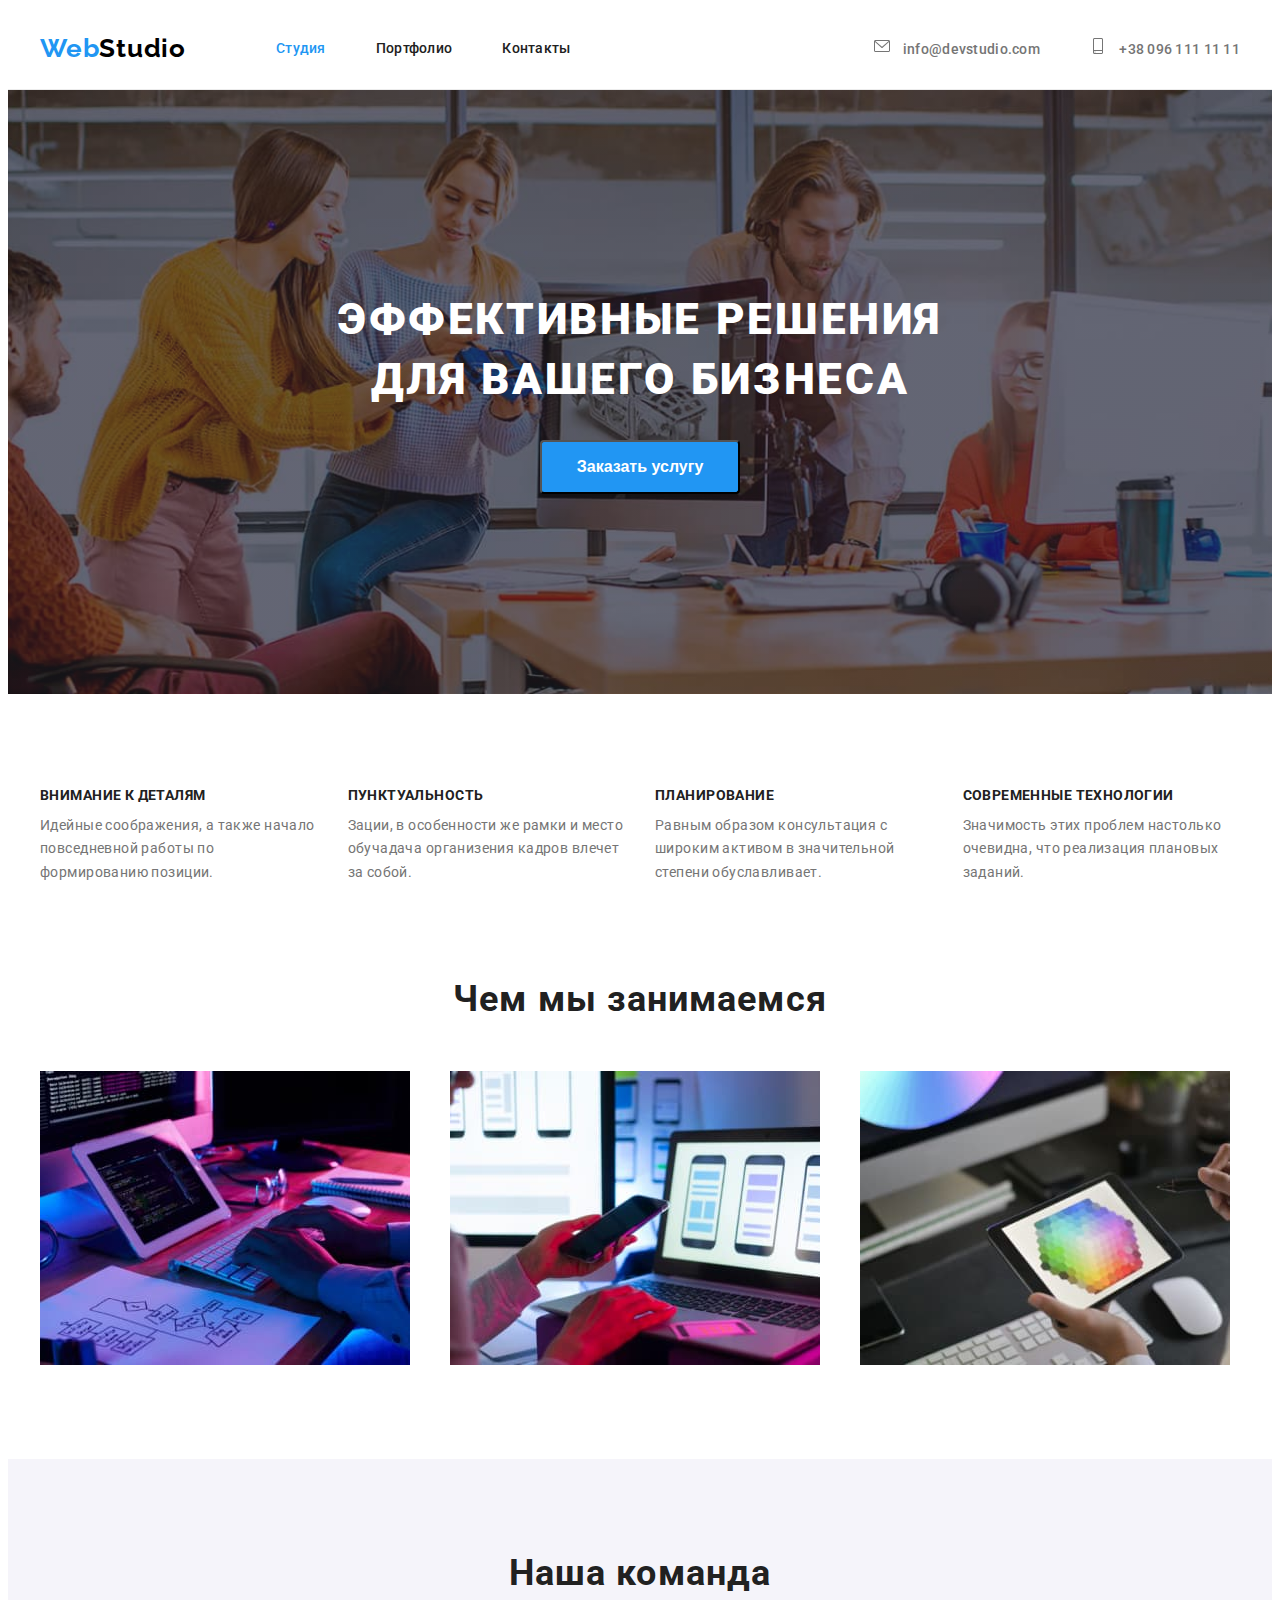
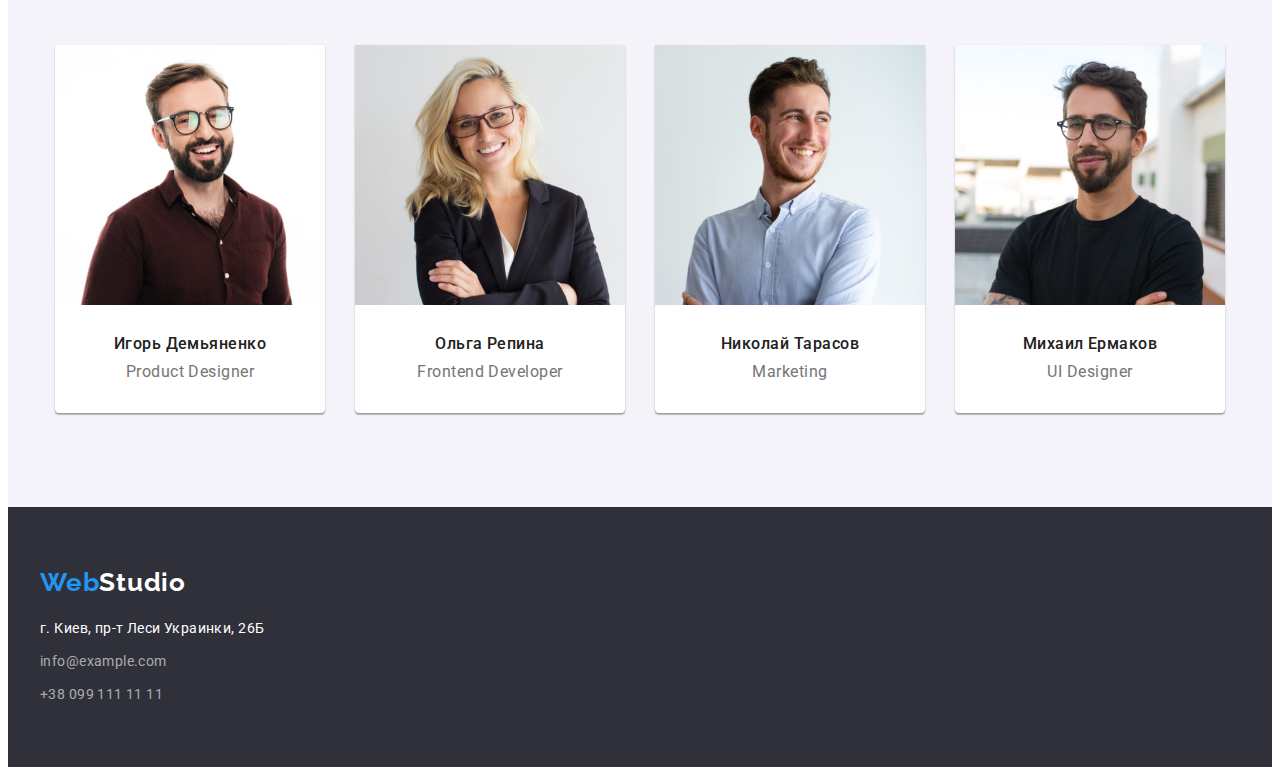
==== commit aca07c39: "сделал секцию hero" ====
--- a/index.html
+++ b/index.html
@@ -44,12 +44,20 @@
               class="header-mail-link link"
               href="mailto:info@devstudio.com"
               lang="en"
-              >info@devstudio.com</a
+              >
+              <svg class="contacts-icon">
+                <use href="./images/svg/sprite.svg#icon-envelope"></use>
+              </svg> 
+              info@devstudio.com</a
             >
           </li>
           <li class="header-contacts">
             <a class="header-phone-link link" href="tel:+380961111111"
-              >+38 096 111 11 11</a
+              >
+              <svg class="contacts-icon">
+                <use href="./images/svg/sprite.svg#icon-smartphone"></use>
+              </svg>
+              +38 096 111 11 11</a
             >
           </li>
         </ul>
@@ -58,11 +66,13 @@
     <main>
       <!-- HERO -->
       <section class="hero">
-        <div class="container">
-          <h1 class="hero-title">Эффективные решения для вашего бизнеса</h1>
-          <button class="modal-button" type="button">
-            <span class="modal-button-text">Заказать услугу</span>
-          </button>
+        <div class="wrap-hero">
+          <div class="container">
+            <h1 class="hero-title">Эффективные решения для вашего бизнеса</h1>
+            <button class="modal-button" type="button">
+              <span class="modal-button-text">Заказать услугу</span>
+            </button>
+          </div>
         </div>
       </section>
       <!-- FEATURES -->
--- a/css/styles.css
+++ b/css/styles.css
@@ -118,10 +118,12 @@
   align-items: center;
   margin-left: auto;
 }
-
+.header-mail-link:hover .contacts-icon,
+.header-mail-link:focus .contacts-icon,
 .header-mail-link:hover,
 .header-mail-link:focus {
   color: #2196f3;
+  fill: #757575;
 }
 
 .header-phone-link {
@@ -138,27 +140,34 @@
 .header-phone-link:focus {
   color: #2196f3;
 }
-
+.contacts-header-list .header-contacts{
+  align-items: center;
+}
+.contacts-icon {
+  width: 16px;
+  height: 16px;
+  margin-right: 10px;
+  align-items: center;
+  fill:  #757575;
+}
+.header-phone-link .header-contacts + .header-contacts{
+  margin-left: 50px;
+}
 /* ============== END HEADER ============== */
 
 /* ============== HERO ================= */
 
 .hero {
   background-color: #2f303a;
+
+}
+
+.hero .container {
+  text-align: center;
   padding-top: 200px;
   padding-bottom: 200px;
-}
-
-.hero .container {
-  width: 1200px;
-  /* height: 600px; */
-  margin: 0 auto;
-  padding-left: 15px;
-  padding-right: 15px;
-
-  display: flex;
-  align-items: center;
-  flex-direction: column;
+  padding-left: 252px;
+  padding-right: 252px;
 }
 
 .hero-title {
@@ -199,6 +208,20 @@
   line-height: 1.88;
 
   color: #ffffff;
+}
+.wrap-hero {
+  background-image: linear-gradient(
+    to left,
+    rgba(47, 48, 58, 0.4),
+    rgba(47, 48, 58, 0.4)
+  ),
+  url(../images/bg/bg.jpg);
+background-size: cover;
+background-position: center;
+background-repeat: no-repeat;
+max-width: 1600px;
+margin-left: auto;
+margin-right: auto;
 }
 
 /* =============== END HERO ================ */
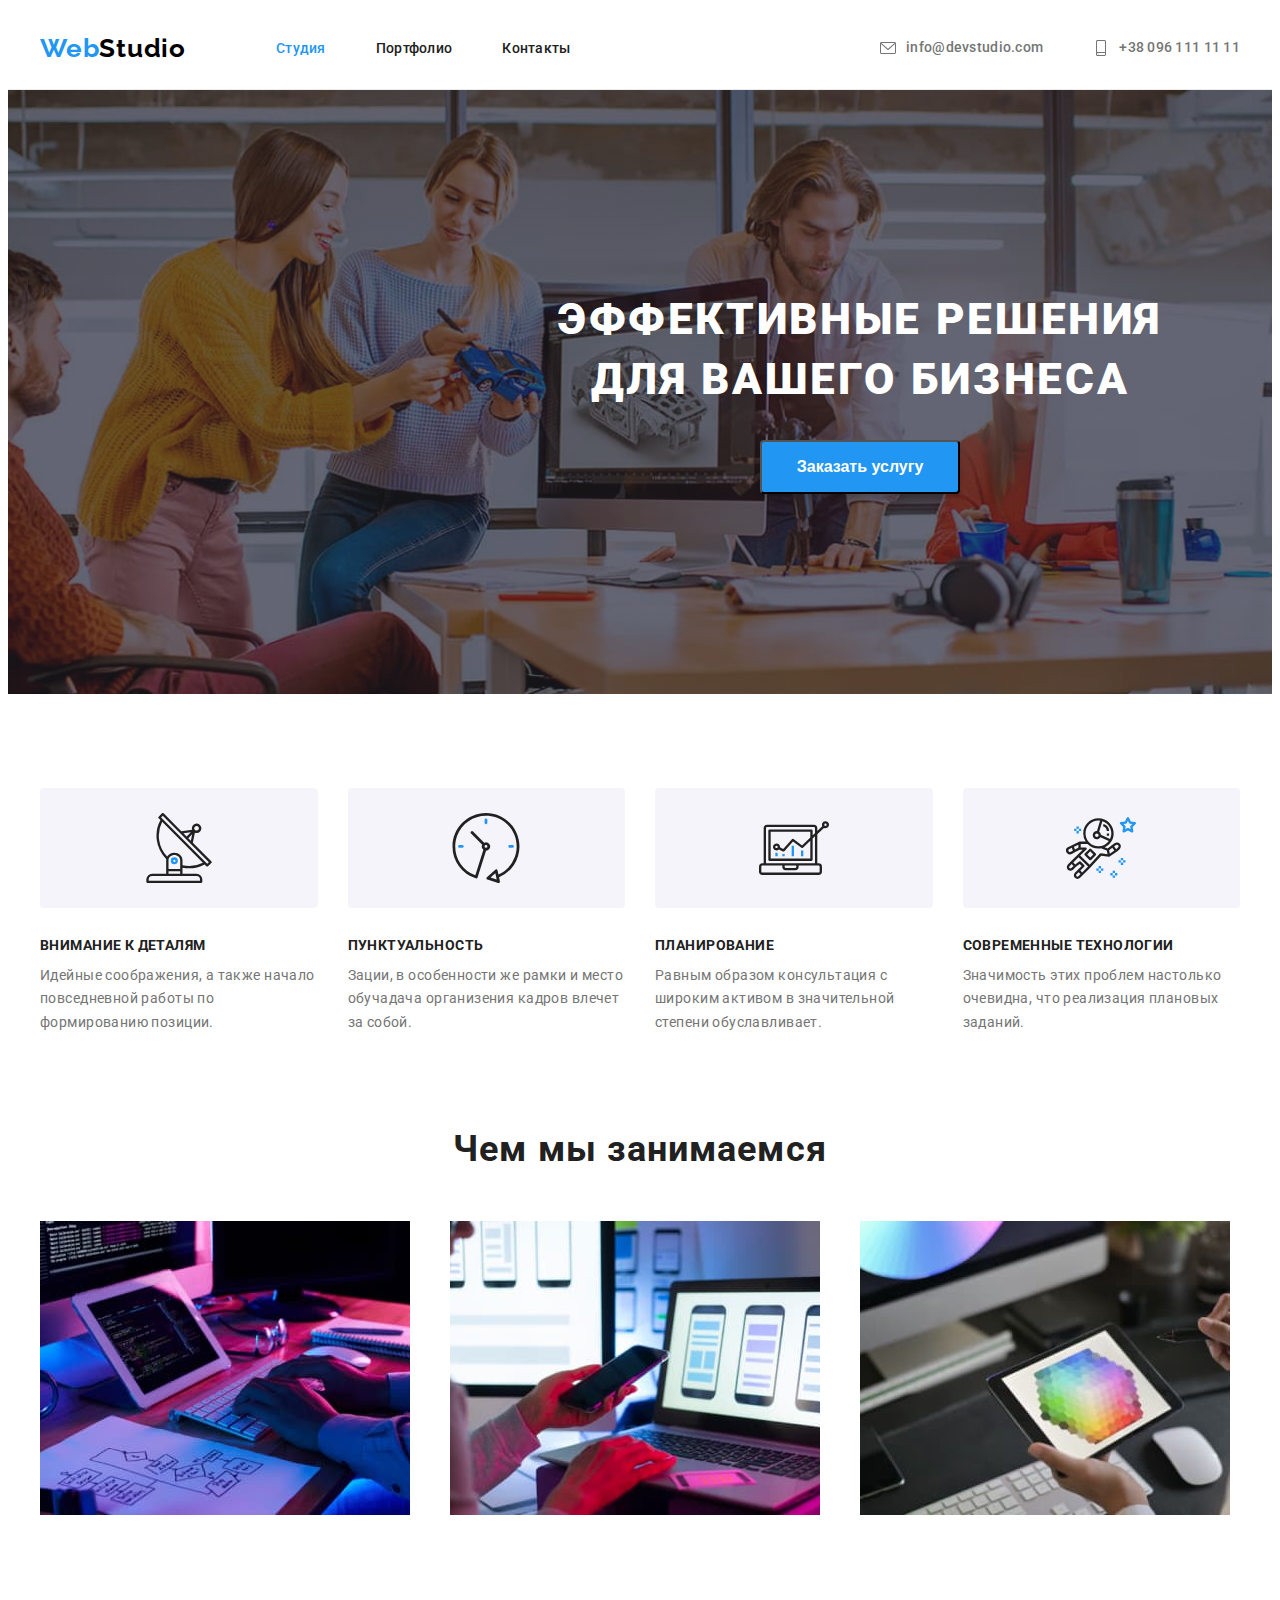
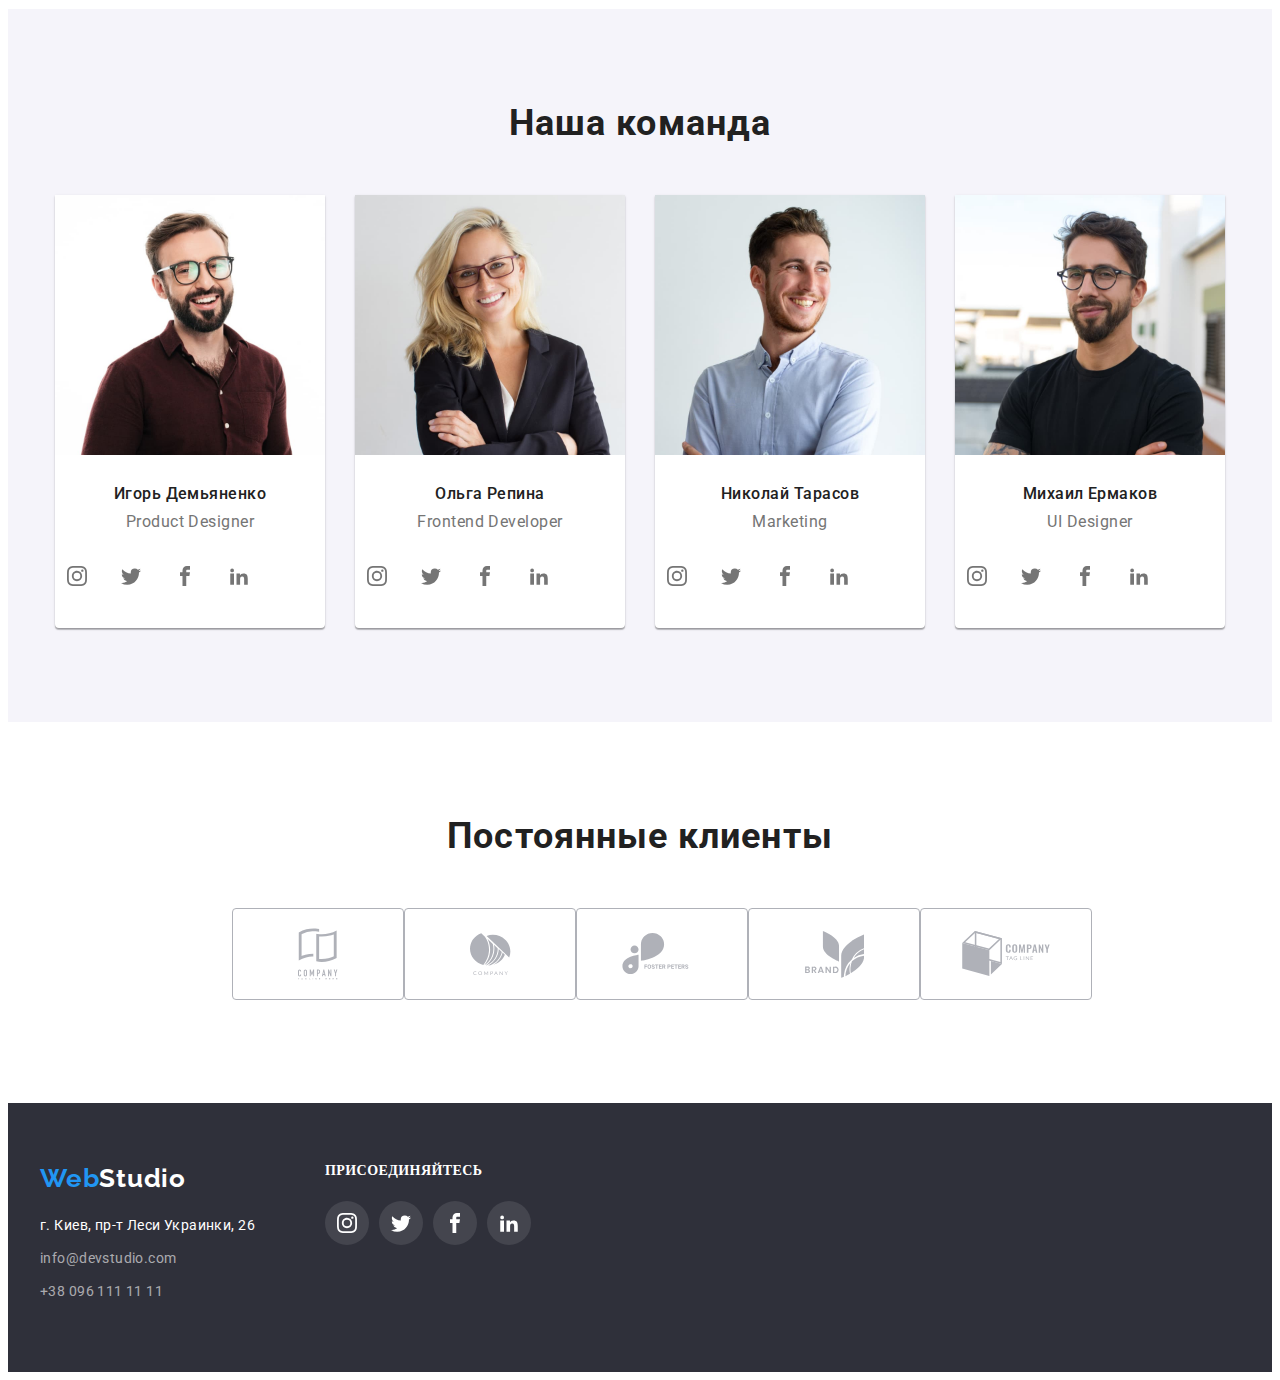
==== commit 39016798: "1 index" ====
--- a/index.html
+++ b/index.html
@@ -52,7 +52,7 @@
             >
           </li>
           <li class="header-contacts">
-            <a class="header-phone-link link" href="tel:+380961111111"
+            <a class="header-mail-link link" href="tel:+380961111111"
               >
               <svg class="contacts-icon">
                 <use href="./images/svg/sprite.svg#icon-smartphone"></use>
@@ -81,6 +81,11 @@
           <h2 class="visually-hidden">Особенности</h2>
           <ul class="features-list list">
             <li class="features-item">
+              <div class="thumb">
+                <svg width="70px" height="70px">
+                  <use href="./images/svg/sprite.svg#icon-antenna"></use>
+                </svg>
+              </div>
               <h3 class="features-item-title">Внимание к деталям</h3>
               <p class="features-item-description">
                 Идейные соображения, а также начало повседневной работы по
@@ -88,6 +93,11 @@
               </p>
             </li>
             <li class="features-item">
+              <div class="thumb">
+                <svg width="70px" height="70px">
+                  <use href="./images/svg/sprite.svg#icon-clock"></use>
+                </svg>
+              </div>
               <h3 class="features-item-title">Пунктуальность</h3>
               <p class="features-item-description">
                 Зации, в особенности же рамки и место обучадача организения
@@ -95,6 +105,11 @@
               </p>
             </li>
             <li class="features-item">
+              <div class="thumb">
+                <svg width="70px" height="70px">
+                  <use href="./images/svg/sprite.svg#icon-diagram"></use>
+                </svg>
+              </div>
               <h3 class="features-item-title">Планирование</h3>
               <p class="features-item-description">
                 Равным образом консультация с широким активом в значительной
@@ -102,6 +117,11 @@
               </p>
             </li>
             <li class="features-item">
+              <div class="thumb">
+                <svg width="70px" height="70px">
+                  <use href="./images/svg/sprite.svg#icon-astronaut"></use>
+                </svg>
+              </div>
               <h3 class="features-item-title">Современные технологии</h3>
               <p class="features-item-description">
                 Значимость этих проблем настолько очевидна, что реализация
@@ -161,6 +181,40 @@
               <div class="team-item-content-wrapper">
                 <h3 class="team-item-title">Игорь Демьяненко</h3>
                 <p class="team-item-position" lang="en">Product Designer</p>
+                <ul class="icon-list list">
+                  <li class="icon-list-items">
+                    <a href="" class="icon-items-link">
+                      <div class="icons-thumb">
+                        <svg class="team-icons" width="20px" height="20px">
+                          <use href="./images/svg/sprite.svg#icon-instagram"></use>
+                        </svg></div>
+                    </a>
+                  </li>
+                  <li class="icon-list-items">
+                    <a href="" class="icon-items-link">
+                      <div class="icons-thumb">
+                        <svg class="team-icons" width="20px" height="20px">
+                          <use href="./images/svg/sprite.svg#icon-twitter"></use>
+                        </svg></div
+                    ></a>
+                  </li>
+                  <li class="icon-list-items">
+                    <a href="" class="icon-items-link">
+                      <div class="icons-thumb">
+                        <svg class="team-icons" width="20px" height="20px">
+                          <use href="./images/svg/sprite.svg#icon-facebook"></use>
+                        </svg></div
+                    ></a>
+                  </li>
+                  <li class="icon-list-items">
+                    <a href="" class="icon-items-link">
+                      <div class="icons-thumb">
+                        <svg class="team-icons" width="20px" height="20px">
+                          <use href="./images/svg/sprite.svg#icon-linkedin2"></use>
+                        </svg></div
+                    ></a>
+                  </li>
+                </ul>
               </div>
             </li>
             <li class="team-item2">
@@ -173,6 +227,40 @@
               <div class="team-item-content-wrapper">
                 <h3 class="team-item-title">Ольга Репина</h3>
                 <p class="team-item-position" lang="en">Frontend Developer</p>
+                <ul class="icon-list list">
+                  <li class="icon-list-items">
+                    <a href="" class="icon-items-link">
+                      <div class="icons-thumb">
+                        <svg class="team-icons" width="20px" height="20px">
+                          <use href="./images/svg/sprite.svg#icon-instagram"></use>
+                        </svg></div
+                    ></a>
+                  </li>
+                  <li class="icon-list-items">
+                    <a href="" class="icon-items-link">
+                      <div class="icons-thumb">
+                        <svg class="team-icons" width="20px" height="20px">
+                          <use href="./images/svg/sprite.svg#icon-twitter"></use>
+                        </svg></div
+                    ></a>
+                  </li>
+                  <li class="icon-list-items">
+                    <a href="" class="icon-items-link">
+                      <div class="icons-thumb">
+                        <svg class="team-icons" width="20px" height="20px">
+                          <use href="./images/svg/sprite.svg#icon-facebook"></use>
+                        </svg></div
+                    ></a>
+                  </li>
+                  <li class="icon-list-items">
+                    <a href="" class="icon-items-link">
+                      <div class="icons-thumb">
+                        <svg class="team-icons" width="20px" height="20px">
+                          <use href="./images/svg/sprite.svg#icon-linkedin2"></use>
+                        </svg></div
+                    ></a>
+                  </li>
+                </ul>
               </div>
             </li>
             <li class="team-item3">
@@ -185,6 +273,40 @@
               <div class="team-item-content-wrapper">
                 <h3 class="team-item-title">Николай Тарасов</h3>
                 <p class="team-item-position" lang="">Marketing</p>
+                <ul class="icon-list list">
+                  <li class="icon-list-items">
+                    <a href="" class="icon-items-link">
+                      <div class="icons-thumb">
+                        <svg class="team-icons" width="20px" height="20px">
+                          <use href="./images/svg/sprite.svg#icon-instagram"></use>
+                        </svg></div
+                    ></a>
+                  </li>
+                  <li class="icon-list-items">
+                    <a href="" class="icon-items-link">
+                      <div class="icons-thumb">
+                        <svg class="team-icons" width="20px" height="20px">
+                          <use href="./images/svg/sprite.svg#icon-twitter"></use>
+                        </svg></div
+                    ></a>
+                  </li>
+                  <li class="icon-list-items">
+                    <a href="" class="icon-items-link">
+                      <div class="icons-thumb">
+                        <svg class="team-icons" width="20px" height="20px">
+                          <use href="./images/svg/sprite.svg#icon-facebook"></use>
+                        </svg></div
+                    ></a>
+                  </li>
+                  <li class="icon-list-items">
+                    <a href="" class="icon-items-link">
+                      <div class="icons-thumb">
+                        <svg class="team-icons" width="20px" height="20px">
+                          <use href="./images/svg/sprite.svg#icon-linkedin2"></use>
+                        </svg></div
+                    ></a>
+                  </li>
+                </ul>
               </div>
             </li>
             <li class="team-item4">
@@ -197,36 +319,167 @@
               <div class="team-item-content-wrapper">
                 <h3 class="team-item-title">Михаил Ермаков</h3>
                 <p class="team-item-position" lang="en">UI Designer</p>
+                <ul class="icon-list list">
+                  <li class="icon-list-items">
+                    <a href="" class="icon-items-link">
+                      <div class="icons-thumb">
+                        <svg class="team-icons" width="20px" height="20px">
+                          <use href="./images/svg/sprite.svg#icon-instagram"></use>
+                        </svg></div
+                    ></a>
+                  </li>
+                  <li class="icon-list-items">
+                    <a href="" class="icon-items-link">
+                      <div class="icons-thumb">
+                        <svg class="team-icons" width="20px" height="20px">
+                          <use href="./images/svg/sprite.svg#icon-twitter"></use>
+                        </svg></div
+                    ></a>
+                  </li>
+                  <li class="icon-list-items">
+                    <a href="" class="icon-items-link">
+                      <div class="icons-thumb">
+                        <svg class="team-icons" width="20px" height="20px">
+                          <use href="./images/svg/sprite.svg#icon-facebook"></use>
+                        </svg></div
+                    ></a>
+                  </li>
+                  <li class="icon-list-items">
+                    <a href="" class="icon-items-link">
+                      <div class="icons-thumb">
+                        <svg class="team-icons" width="20px" height="20px">
+                          <use href="./images/svg/sprite.svg#icon-linkedin2"></use>
+                        </svg></div
+                    ></a>
+                  </li>
+                </ul>
               </div>
             </li>
           </ul>
         </div>
       </section>
-    </main>
+        <!--Partners-->
+      <section class="partners">
+        <div class="container">
+          <h2 lang="ru" class="team-title">Постоянные клиенты</h2>
+          <ul class="partners-list list">
+            <li class="items">
+              <a href="" class="partners-link">
+                <div class="partners-thum">
+                  <svg class="partners-logo" width="44.27px" height="49.23px">
+                    <use href=".images/svg/sprite.svg#icon-logo-1"></use>
+                  </svg>
+                </div>
+              </a>
+            </li>
+            <li class="items">
+              <a href="" class="partners-link">
+                <div class="partners-thumb">
+                  <svg class="partners-logo" width="40px" height="52px">
+                    <use href="./images/svg/sprite.svg#icon-logo-2"></use>
+                  </svg>
+                </div>
+              </a>
+            </li>
+            <li class="items">
+              <a href="" class="partners-link">
+                <div class="partners-thumb">
+                  <svg class="partners-logo" width="41" height="42.6px">
+                    <use href="./images/svg/sprite.svg#icon-logo-3"></use>
+                  </svg>
+                </div>
+              </a>
+            </li>
+            <li class="items">
+              <a href="" class="partners-link">
+                <div class="partners-thumb">
+                  <svg class="partners-logo" width="79.66px" height="42.02px">
+                    <use href="./images/svg/sprite.svg#icon-logo-4"></use>
+                  </svg>
+                </div>
+              </a>
+            </li>
+            <li class="items">
+              <a href="" class="partners-link">
+                <div class="partners-thumb">
+                  <svg class="partners-logo" width="59px" height="47px">
+                    <use href="./images/svg/sprite.svg#icon-logo-5"></use>
+                  </svg>
+                </div>
+              </a>
+            </li>
+            <li class="items">
+              <a href="" class="partners-link">
+                <div class="partners-thumb">
+                  <svg class="partners-logo" width="88.5px" height="45.44px">
+                    <use href="./images/svg/sprite.svg#icon-logo-6"></use>
+                  </svg>
+                </div>
+              </a>
+            </li>
+          </ul>
+        </div>
+      </section>          
+    </main>     
     <footer class="footer">
-      <!-- CONTACT -->
       <div class="container">
-        <a class="logo-footer link" href="./index.html" lang="en"
+        <div class="footer-wraper">
+          <a class="logo-footer link" href="./index.html" lang="en"
           >Web<span class="logo-text-footer">Studio</span></a
         >
-        <address class="address">
-          <p class="address-info">г. Киев, пр-т Леси Украинки, 26Б</p>
-          <ul class="footer-contacts-list list">
-            <li class="footer-mail">
-              <a
-                class="footer-mail-link link"
-                href="mailto:info@example.com"
-                lang="en"
-                >info@example.com</a
-              >
-            </li>
-            <li class="footer-phone">
-              <a class="footer-phone-link link" href="tel:+380991111111"
-                >+38 099 111 11 11</a
-              >
-            </li>
-          </ul>
-        </address>
+          <address class="address">
+            <ul class="list">
+              <li class="items">
+                <a href="" class="address-info link">г. Киев, пр-т Леси Украинки, 26</a>
+              </li>
+              <li class="items">
+                <a href="mailto:info@devstudio.co" class="footer-mail-link link"
+                  >info@devstudio.com</a
+                >
+              </li>
+              <li class="items">
+                <a href="tel:380961111111" class="footer-phone-link link">+38 096 111 11 11</a>
+              </li>
+            </ul>
+          </address>
+        </div>
+        <div class="footer-wraper">
+          <p class="invitation">Присоединяйтесь</p>
+          <ul class="icon-list list">
+            <li class="icon-list-items">
+              <a href="" class="icon-items-link">
+                <div class="icons-thumb">
+                  <svg class="footer-icons" width="20px" height="20px">
+                    <use href="./images/svg/sprite.svg#icon-instagram"></use>
+                  </svg></div
+              ></a>
+            </li>
+            <li class="icon-list-items">
+              <a href="" class="icon-items-link">
+                <div class="icons-thumb">
+                  <svg class="footer-icons" width="20px" height="20px">
+                    <use href="./images/svg/sprite.svg#icon-twitter"></use>
+                  </svg></div
+              ></a>
+            </li>
+            <li class="icon-list-items">
+              <a href="" class="icon-items-link">
+                <div class="icons-thumb">
+                  <svg class="footer-icons" width="20px" height="20px">
+                    <use href="./images/svg/sprite.svg#icon-facebook"></use>
+                  </svg></div
+              ></a>
+            </li>
+            <li class="icon-list-items">
+              <a href="" class="icon-items-link">
+                <div class="icons-thumb">
+                  <svg class="footer-icons" width="20px" height="20px">
+                    <use href="./images/svg/sprite.svg#icon-linkedin2"></use>
+                  </svg></div
+              ></a>
+            </li>
+          </ul>
+        </div>
       </div>
     </footer>
   </body>
--- a/css/styles.css
+++ b/css/styles.css
@@ -24,6 +24,8 @@
 
 .link {
   text-decoration: none;
+  margin: 0px;
+  padding: 0px;
 }
 
 .list {
@@ -33,6 +35,15 @@
 .address {
   font-style: normal;
 }
+.container {
+  width: 1200px;
+  margin-left: auto;
+  margin-right: auto;
+  /* border: 1px solid red; */
+  padding-left: 15px;
+  padding-right: 15px;
+}
+
 
 /* =============== HEADER ===============  */
 
@@ -111,19 +122,20 @@
   line-height: 1.14;
   letter-spacing: 0.02em;
   color: #757575;
-}
-
-.contacts-header-list {
-  display: flex;
-  align-items: center;
-  margin-left: auto;
+  display: flex;
+  align-items: center;
 }
 .header-mail-link:hover .contacts-icon,
 .header-mail-link:focus .contacts-icon,
 .header-mail-link:hover,
 .header-mail-link:focus {
   color: #2196f3;
-  fill: #757575;
+  fill: #2196f3;
+}
+.contacts-header-list {
+  display: flex;
+  align-items: center;
+  margin-left: auto;
 }
 
 .header-phone-link {
@@ -140,7 +152,12 @@
 .header-phone-link:focus {
   color: #2196f3;
 }
-.contacts-header-list .header-contacts{
+.contacts-header-list {
+  display: flex;
+  margin-left: auto;
+  align-items: center;
+}
+.contacts-header-list .header-contacts {
   align-items: center;
 }
 .contacts-icon {
@@ -150,7 +167,7 @@
   align-items: center;
   fill:  #757575;
 }
-.header-phone-link .header-contacts + .header-contacts{
+.contacts-header-list .header-contacts + .header-contacts{
   margin-left: 50px;
 }
 /* ============== END HEADER ============== */
@@ -277,7 +294,16 @@
   margin-left: 30px;
   margin-top: 30px;
 }
-
+.thumb {
+  height: 120px;
+  background-color: #f5f4fa;
+  border-radius: 4px;
+  margin-bottom: 30px;
+  display: flex;
+  justify-content: center;
+  align-items: center;
+  border-radius: 4px;
+}
 /* ============= END FEATURES ============== */
 
 /* ========== WHAT WE ARE DOING ============ */
@@ -328,11 +354,12 @@
 
 .team {
   background-color: #f5f4fa;
-  padding-top: 94px;
-  padding-bottom: 94px;
-}
-
-.team .container {
+
+}
+
+.team .container,
+.partners .container {
+ 
   width: 1200px;
   /* height: 648px; */
   margin: 0 auto;
@@ -342,6 +369,8 @@
   display: flex;
   align-items: center;
   flex-direction: column;
+  padding-top: 94px;
+  padding-bottom: 94px;
 }
 
 .team-title {
@@ -355,6 +384,13 @@
 
   color: #212121;
 }
+.team .items {
+  background: #ffffff;
+  box-shadow: 0px 1px 3px rgba(0, 0, 0, 0.12), 0px 1px 1px rgba(0, 0, 0, 0.14),
+    0px 2px 1px rgba(0, 0, 0, 0.2);
+  border-radius: 0px 0px 4px 4px;
+  width: 270px;
+}
 
 .team-list {
   display: flex;
@@ -364,10 +400,7 @@
 }
 
 .team-item1 {
-  width: 270px;
-  height: 368px;
-  left: 215px;
-  top: 1635px;
+
 
   background: #ffffff;
 
@@ -381,10 +414,6 @@
 }
 
 .team-item2 {
-  width: 270px;
-  height: 368px;
-  left: 815px;
-  top: 1635px;
 
   background: #ffffff;
 
@@ -398,10 +427,6 @@
 }
 
 .team-item3 {
-  width: 270px;
-  height: 368px;
-  left: 815px;
-  top: 1635px;
 
   background: #ffffff;
 
@@ -415,10 +440,7 @@
 }
 
 .team-item4 {
-  width: 270px;
-  height: 368px;
-  left: 815px;
-  top: 1635px;
+ 
 
   background: #ffffff;
 
@@ -463,8 +485,61 @@
   padding-top: 30px;
   padding-bottom: 30px;
 }
-
+.team .icon-list {
+  display: flex;
+  margin-left: auto;
+  margin-right: auto;
+}
+.icon-list {
+  margin-top: 22px;
+}
+.icons-thumb {
+  display: flex;
+  height: 44px;
+  width: 44px;
+  justify-content: center;
+  align-items: center;
+  border-radius: 50%;
+}
+.team-icons {
+  fill: #757575;
+}
+.icon-items-link:focus .icons-thumb,
+.icon-items-link:hover .icons-thumb,
+.icon-items-link:focus .team-icons,
+.icon-items-link:hover .team-icons {
+  fill: #ffffff;
+  background-color: #2196f3;
+}
 /* =============== END TEAM =============== */
+
+/*============= Постоянные клиенты =========== */
+
+.partners-list {
+  display: flex;
+  justify-content: space-between;
+}
+
+.partners-thumb {
+  width: 170px;
+  height: 90px;
+  border: 1px solid #afb1b8;
+  border-radius: 4px;
+  display: flex;
+  justify-content: center;
+  align-items: center;
+}
+
+.partners-logo {
+  fill: #afb1b8;
+}
+.partners-link:hover .partner-logo {
+  fill: #2196f3;
+}
+.partners-link:hover .partners-thumb {
+  border: 1px solid #2196f3;
+}
+
 
 /* ============== PORTFOLIO =============== */
 
@@ -511,9 +586,6 @@
 .filter-item-button:focus {
   background-color: #2196f3;
   color: #ffffff;
-}
-
-.filter-item-text {
 }
 
 /* ============ PORTFOLIO CARDS ============ */
@@ -593,16 +665,12 @@
 
 .footer {
   background: #2f303a;
+}
+
+.footer .container {
+ display: flex;
   padding-top: 60px;
   padding-bottom: 60px;
-}
-
-.footer .container {
-  width: 1200px;
-  /* height: 250px; */
-  margin: 0 auto;
-  padding-left: 15px;
-  padding-right: 15px;
 }
 .logo-footer {
   font-family: "Raleway", sans-serif;
@@ -671,6 +739,35 @@
 .footer-mail {
   margin-bottom: 9px;
 }
-
+.invitation {
+  color: #ffffff;
+  font-weight: 700;
+  font-size: 14px;
+  line-height: 1.14;
+  letter-spacing: 0.03em;
+  text-transform: uppercase;
+  margin-bottom: 20px;
+}
+
+.footer .icon-list {
+  display: flex;
+}
+.items {
+  margin-bottom: 9px;
+}
+
+.footer-wraper:not(:last-child) {
+  margin-right: 70px;
+}
+
+.icon-list-items:not(:last-child) {
+  margin-right: 10px;
+}
+
+.footer .icons-thumb {
+  background-color: rgba(255, 255, 255, 0.1);
+}
+.footer-icons {
+  fill: #ffffff;
 /* ============= END FOOTER =============== */
 
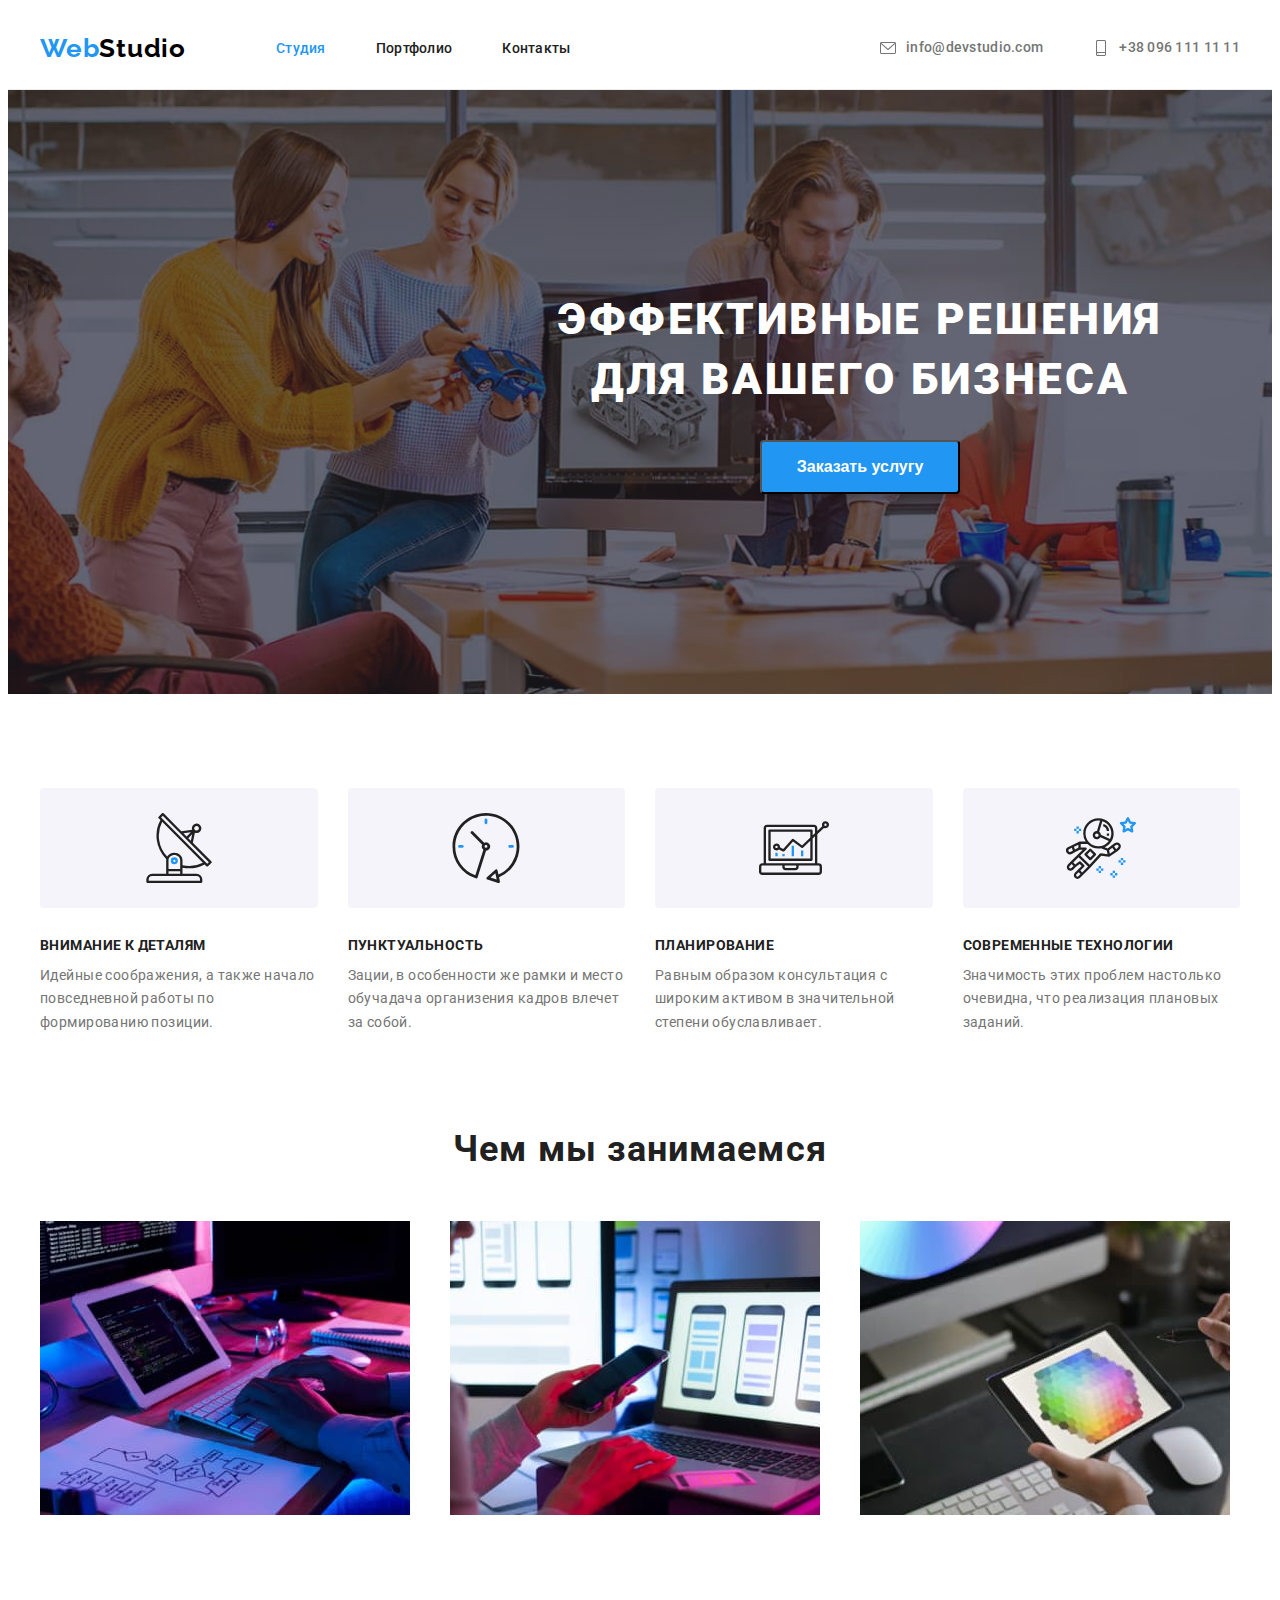
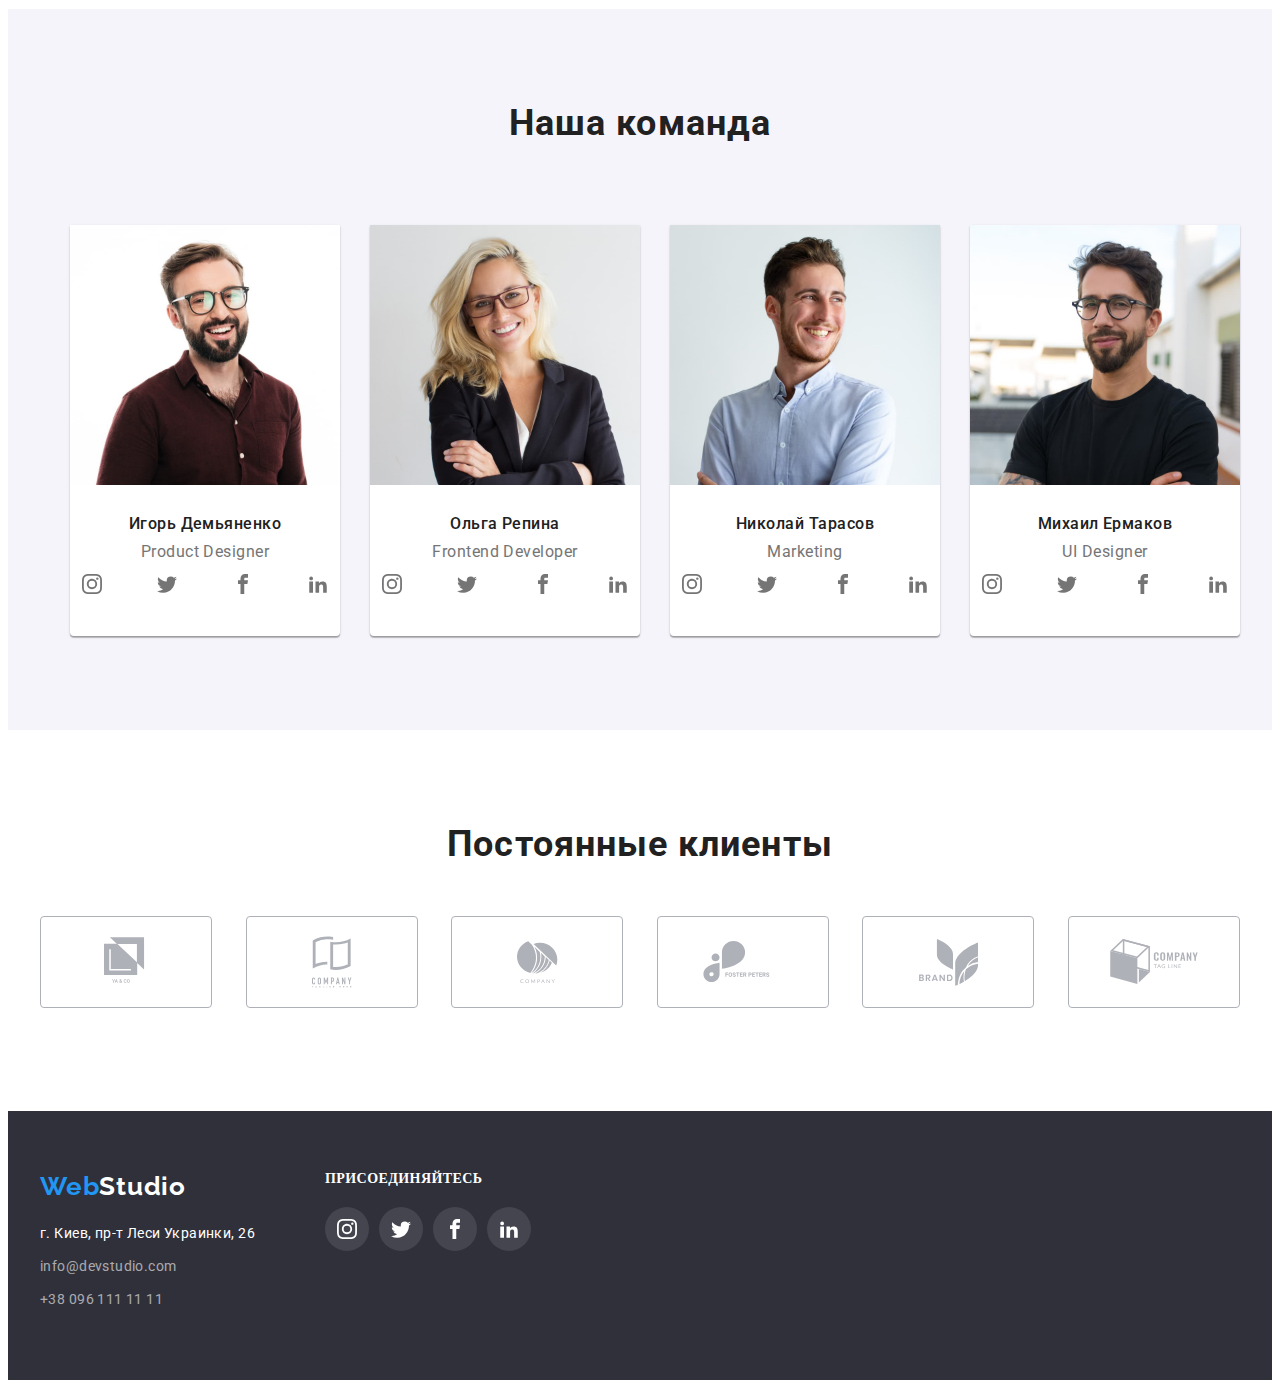
==== commit 0fb13016: "finish" ====
--- a/index.html
+++ b/index.html
@@ -181,7 +181,7 @@
               <div class="team-item-content-wrapper">
                 <h3 class="team-item-title">Игорь Демьяненко</h3>
                 <p class="team-item-position" lang="en">Product Designer</p>
-                <ul class="icon-list list">
+                <ul class="icon-list-team list">
                   <li class="icon-list-items">
                     <a href="" class="icon-items-link">
                       <div class="icons-thumb">
@@ -365,9 +365,9 @@
           <ul class="partners-list list">
             <li class="items">
               <a href="" class="partners-link">
-                <div class="partners-thum">
+                <div class="partners-thumb">
                   <svg class="partners-logo" width="44.27px" height="49.23px">
-                    <use href=".images/svg/sprite.svg#icon-logo-1"></use>
+                    <use href="./images/svg/sprite.svg#icon-logo-1"></use>
                   </svg>
                 </div>
               </a>
--- a/css/styles.css
+++ b/css/styles.css
@@ -30,6 +30,8 @@
 
 .list {
   list-style: none;
+  margin: 0px;
+  padding: 0px;
 }
 
 .address {
@@ -357,7 +359,176 @@
 
 }
 
-.team .container,
+.team .container{
+ 
+  width: 1200px;
+  /* height: 648px; */
+  margin: 0 auto;
+  padding-left: 15px;
+  padding-right: 15px;
+
+  display: flex;
+  align-items: center;
+  flex-direction: column;
+  padding-top: 94px;
+  padding-bottom: 94px;
+}
+
+.team-title {
+  font-family: var(--main-font);
+  font-weight: bold;
+  font-size: 36px;
+  line-height: 1.16;
+  text-align: center;
+  letter-spacing: 0.03em;
+  margin-bottom: 50px;
+
+  color: #212121;
+}
+.team .items {
+  background: #ffffff;
+  box-shadow: 0px 1px 3px rgba(0, 0, 0, 0.12), 0px 1px 1px rgba(0, 0, 0, 0.14),
+    0px 2px 1px rgba(0, 0, 0, 0.2);
+  border-radius: 0px 0px 4px 4px;
+  width: 270px;
+}
+
+.team-list {
+  display: flex;
+  /* justify-content: space-between; */
+  margin-left: -30px;
+  margin-top: -30px;
+}
+
+.team-item1 {
+
+
+  background: #ffffff;
+
+  box-shadow: 0px 1px 3px rgba(0, 0, 0, 0.12), 0px 1px 1px rgba(0, 0, 0, 0.14),
+    0px 2px 1px rgba(0, 0, 0, 0.2);
+  border-radius: 0px 0px 4px 4px;
+
+  flex-basis: calc(100% / 4 - 30px);
+  margin-left: 30px;
+  margin-top: 30px;
+}
+
+.team-item2 {
+
+  background: #ffffff;
+
+  box-shadow: 0px 1px 3px rgba(0, 0, 0, 0.12), 0px 1px 1px rgba(0, 0, 0, 0.14),
+    0px 2px 1px rgba(0, 0, 0, 0.2);
+  border-radius: 0px 0px 4px 4px;
+
+  flex-basis: calc(100% / 4 - 30px);
+  margin-left: 30px;
+  margin-top: 30px;
+}
+
+.team-item3 {
+
+  background: #ffffff;
+
+  box-shadow: 0px 1px 3px rgba(0, 0, 0, 0.12), 0px 1px 1px rgba(0, 0, 0, 0.14),
+    0px 2px 1px rgba(0, 0, 0, 0.2);
+  border-radius: 0px 0px 4px 4px;
+
+  flex-basis: calc(100% / 4 - 30px);
+  margin-left: 30px;
+  margin-top: 30px;
+}
+
+.team-item4 {
+ 
+
+  background: #ffffff;
+
+  box-shadow: 0px 1px 3px rgba(0, 0, 0, 0.12), 0px 1px 1px rgba(0, 0, 0, 0.14),
+    0px 2px 1px rgba(0, 0, 0, 0.2);
+  border-radius: 0px 0px 4px 4px;
+
+  flex-basis: calc(100% / 4 - 30px);
+  margin-left: 30px;
+  margin-top: 30px;
+}
+
+
+
+.team-item-title {
+  font-family: var(--main-font);
+  font-weight: 500;
+  font-size: 16px;
+  line-height: 1.18;
+
+  text-align: center;
+  letter-spacing: 0.03em;
+
+  margin-bottom: 10px;
+
+  color: #212121;
+}
+
+.team-item-position {
+  font-family: var(--main-font);
+  font-weight: normal;
+  font-size: 16px;
+  line-height: 1.18;
+
+  text-align: center;
+  letter-spacing: 0.03em;
+
+  color: #757575;
+}
+
+.team-item-content-wrapper {
+  padding-top: 30px;
+  padding-bottom: 30px;
+}
+.team .icon-list-team  {
+  display: flex;
+  margin-left: auto;
+  margin-right: auto;
+}
+.icon-list {
+  display: flex;
+  justify-content: space-evenly;
+  
+}
+.team .list {
+  display: flex;
+  padding: 0px;
+  margin: 0px auto;
+  justify-content: space-between;
+}
+.icons-thumb {
+  display: flex;
+  height: 44px;
+  width: 44px;
+  justify-content: center;
+  align-items: center;
+  border-radius: 50%;
+}
+.team-icons {
+  fill: #757575;
+}
+.icon-items-link:focus .icons-thumb,
+.icon-items-link:hover .icons-thumb,
+.icon-items-link:focus .team-icons,
+.icon-items-link:hover .team-icons {
+  fill: #ffffff;
+  background-color: #2196f3;
+}
+
+/* =============== END TEAM =============== */
+
+/*============= Постоянные клиенты =========== */
+
+.partners-list {
+  display: flex;
+  justify-content: space-between;
+}
 .partners .container {
  
   width: 1200px;
@@ -366,160 +537,11 @@
   padding-left: 15px;
   padding-right: 15px;
 
-  display: flex;
   align-items: center;
   flex-direction: column;
   padding-top: 94px;
   padding-bottom: 94px;
 }
-
-.team-title {
-  font-family: var(--main-font);
-  font-weight: bold;
-  font-size: 36px;
-  line-height: 1.16;
-  text-align: center;
-  letter-spacing: 0.03em;
-  margin-bottom: 50px;
-
-  color: #212121;
-}
-.team .items {
-  background: #ffffff;
-  box-shadow: 0px 1px 3px rgba(0, 0, 0, 0.12), 0px 1px 1px rgba(0, 0, 0, 0.14),
-    0px 2px 1px rgba(0, 0, 0, 0.2);
-  border-radius: 0px 0px 4px 4px;
-  width: 270px;
-}
-
-.team-list {
-  display: flex;
-  /* justify-content: space-between; */
-  margin-left: -30px;
-  margin-top: -30px;
-}
-
-.team-item1 {
-
-
-  background: #ffffff;
-
-  box-shadow: 0px 1px 3px rgba(0, 0, 0, 0.12), 0px 1px 1px rgba(0, 0, 0, 0.14),
-    0px 2px 1px rgba(0, 0, 0, 0.2);
-  border-radius: 0px 0px 4px 4px;
-
-  flex-basis: calc(100% / 4 - 30px);
-  margin-left: 30px;
-  margin-top: 30px;
-}
-
-.team-item2 {
-
-  background: #ffffff;
-
-  box-shadow: 0px 1px 3px rgba(0, 0, 0, 0.12), 0px 1px 1px rgba(0, 0, 0, 0.14),
-    0px 2px 1px rgba(0, 0, 0, 0.2);
-  border-radius: 0px 0px 4px 4px;
-
-  flex-basis: calc(100% / 4 - 30px);
-  margin-left: 30px;
-  margin-top: 30px;
-}
-
-.team-item3 {
-
-  background: #ffffff;
-
-  box-shadow: 0px 1px 3px rgba(0, 0, 0, 0.12), 0px 1px 1px rgba(0, 0, 0, 0.14),
-    0px 2px 1px rgba(0, 0, 0, 0.2);
-  border-radius: 0px 0px 4px 4px;
-
-  flex-basis: calc(100% / 4 - 30px);
-  margin-left: 30px;
-  margin-top: 30px;
-}
-
-.team-item4 {
- 
-
-  background: #ffffff;
-
-  box-shadow: 0px 1px 3px rgba(0, 0, 0, 0.12), 0px 1px 1px rgba(0, 0, 0, 0.14),
-    0px 2px 1px rgba(0, 0, 0, 0.2);
-  border-radius: 0px 0px 4px 4px;
-
-  flex-basis: calc(100% / 4 - 30px);
-  margin-left: 30px;
-  margin-top: 30px;
-}
-
-
-
-.team-item-title {
-  font-family: var(--main-font);
-  font-weight: 500;
-  font-size: 16px;
-  line-height: 1.18;
-
-  text-align: center;
-  letter-spacing: 0.03em;
-
-  margin-bottom: 10px;
-
-  color: #212121;
-}
-
-.team-item-position {
-  font-family: var(--main-font);
-  font-weight: normal;
-  font-size: 16px;
-  line-height: 1.18;
-
-  text-align: center;
-  letter-spacing: 0.03em;
-
-  color: #757575;
-}
-
-.team-item-content-wrapper {
-  padding-top: 30px;
-  padding-bottom: 30px;
-}
-.team .icon-list {
-  display: flex;
-  margin-left: auto;
-  margin-right: auto;
-}
-.icon-list {
-  margin-top: 22px;
-}
-.icons-thumb {
-  display: flex;
-  height: 44px;
-  width: 44px;
-  justify-content: center;
-  align-items: center;
-  border-radius: 50%;
-}
-.team-icons {
-  fill: #757575;
-}
-.icon-items-link:focus .icons-thumb,
-.icon-items-link:hover .icons-thumb,
-.icon-items-link:focus .team-icons,
-.icon-items-link:hover .team-icons {
-  fill: #ffffff;
-  background-color: #2196f3;
-}
-/* =============== END TEAM =============== */
-
-/*============= Постоянные клиенты =========== */
-
-.partners-list {
-  display: flex;
-  justify-content: space-between;
-}
-
 .partners-thumb {
   width: 170px;
   height: 90px;
@@ -623,6 +645,8 @@
 
   margin-left: 30px;
   margin-top: 30px;
+  box-shadow: 0px 1px 3px rgba(0, 0, 0, 0.12), 0px 1px 1px rgba(0, 0, 0, 0.14),
+  0px 2px 1px rgba(0, 0, 0, 0.2);
 }
 
 .card-heading {
@@ -770,4 +794,3 @@
 .footer-icons {
   fill: #ffffff;
 /* ============= END FOOTER =============== */
-
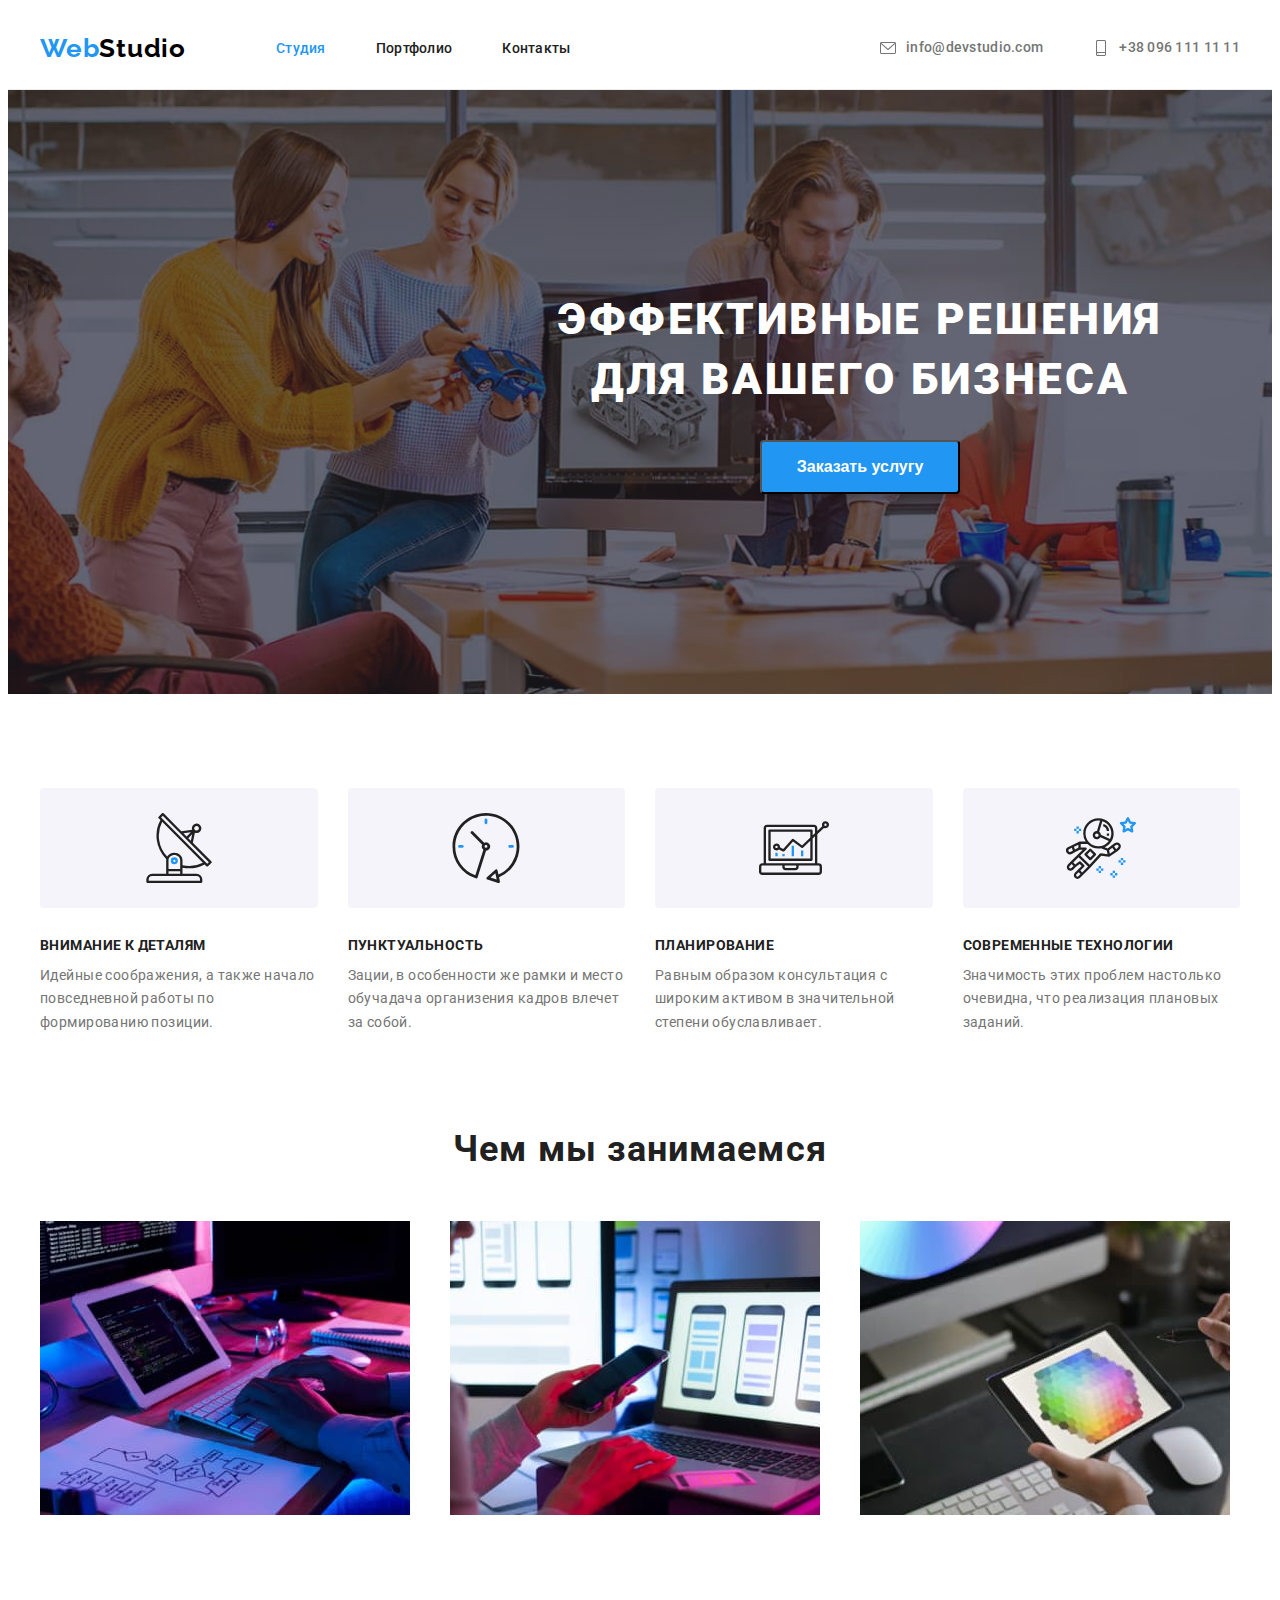
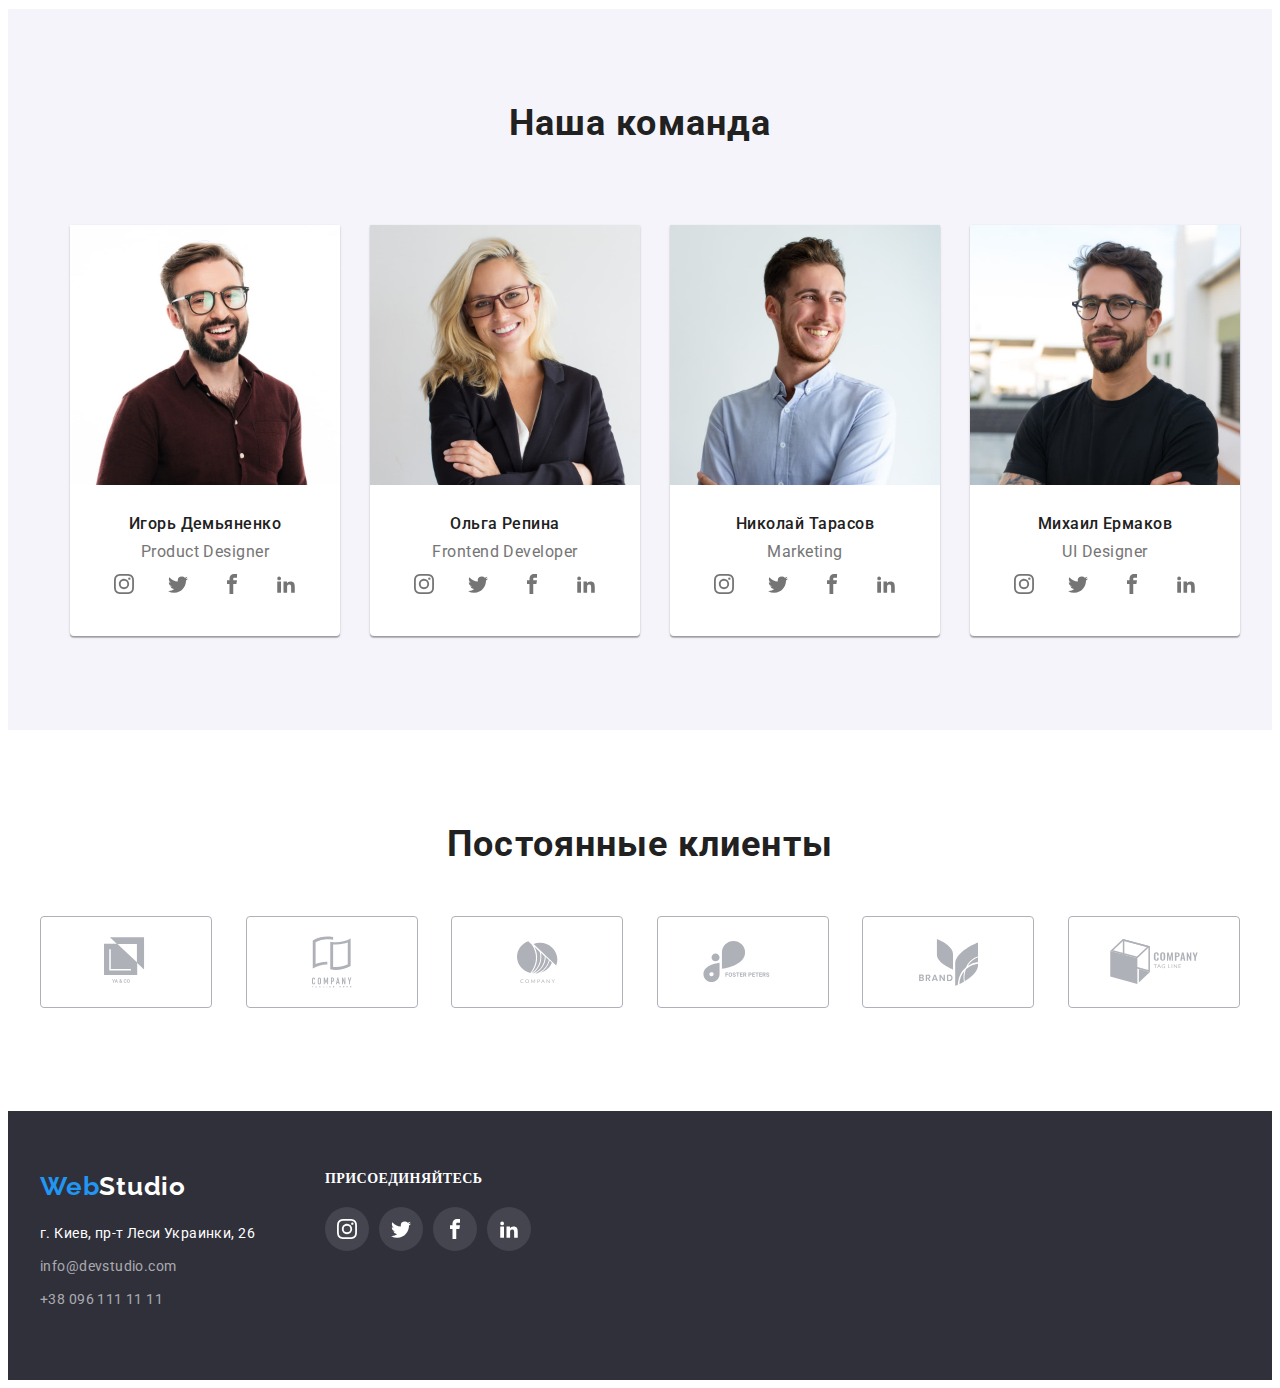
==== commit 391c15f9: "finish" ====
--- a/index.html
+++ b/index.html
@@ -181,7 +181,7 @@
               <div class="team-item-content-wrapper">
                 <h3 class="team-item-title">Игорь Демьяненко</h3>
                 <p class="team-item-position" lang="en">Product Designer</p>
-                <ul class="icon-list-team list">
+                <ul class="icon-list list">
                   <li class="icon-list-items">
                     <a href="" class="icon-items-link">
                       <div class="icons-thumb">
@@ -358,7 +358,7 @@
           </ul>
         </div>
       </section>
-        <!--Partners-->
+        <!--PARTNERS-->
       <section class="partners">
         <div class="container">
           <h2 lang="ru" class="team-title">Постоянные клиенты</h2>
--- a/css/styles.css
+++ b/css/styles.css
@@ -485,17 +485,14 @@
 .team-item-content-wrapper {
   padding-top: 30px;
   padding-bottom: 30px;
-}
-.team .icon-list-team  {
+  padding: 30px 32px;
+}
+.team .icon-list  {
   display: flex;
   margin-left: auto;
   margin-right: auto;
 }
-.icon-list {
-  display: flex;
-  justify-content: space-evenly;
-  
-}
+
 .team .list {
   display: flex;
   padding: 0px;
@@ -523,7 +520,7 @@
 
 /* =============== END TEAM =============== */
 
-/*============= Постоянные клиенты =========== */
+/*============= PARTNERS =========== */
 
 .partners-list {
   display: flex;
@@ -555,7 +552,7 @@
 .partners-logo {
   fill: #afb1b8;
 }
-.partners-link:hover .partner-logo {
+.partners-link:hover .partners-logo {
   fill: #2196f3;
 }
 .partners-link:hover .partners-thumb {
